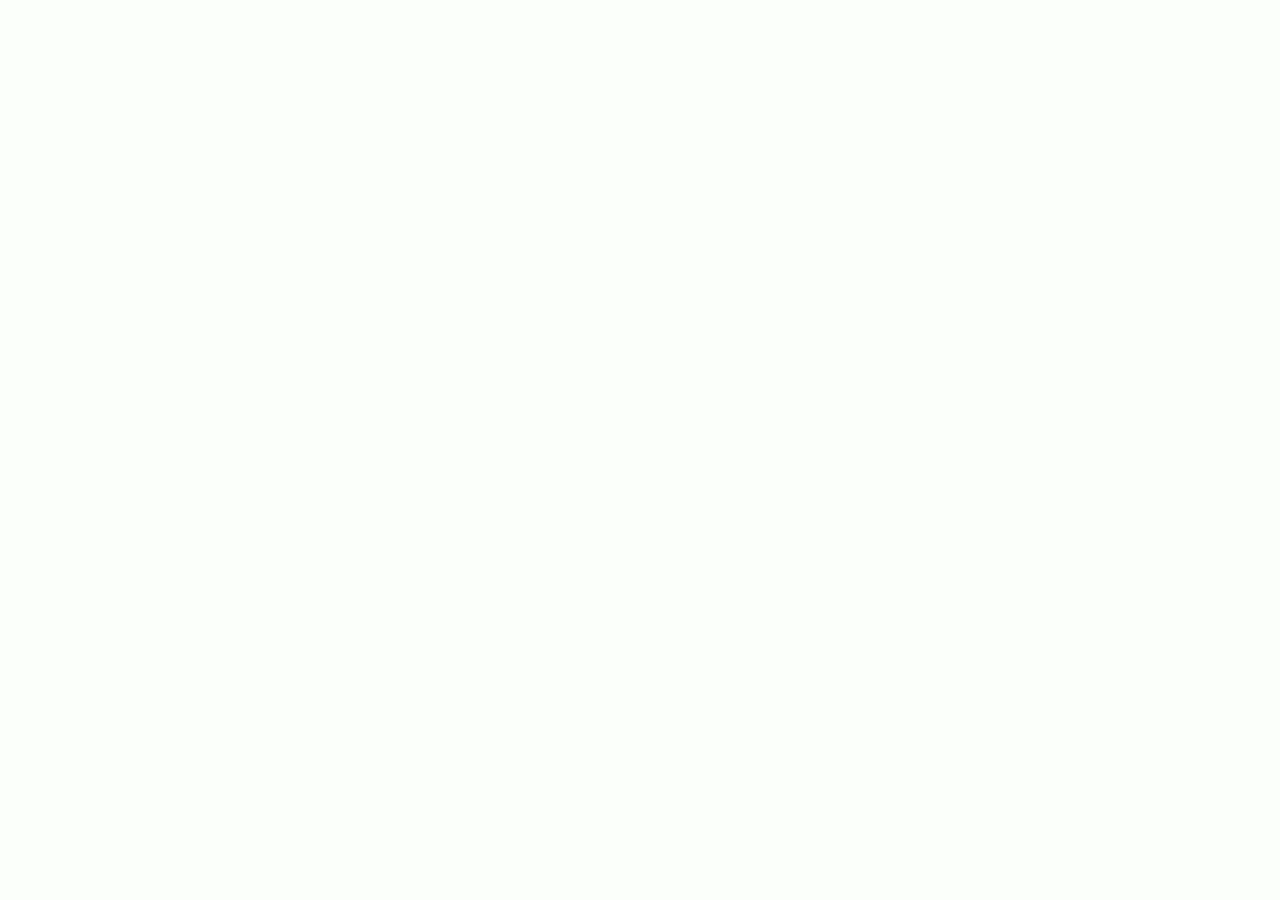
==== index.html @ 9aef7d01 "Add static site files" ====
<!DOCTYPE html><html lang="en"><head><meta charSet="utf-8"/><meta name="viewport" content="width=device-width, initial-scale=1"/><link rel="stylesheet" href="fonts/google-fonts.css" data-precedence="default"/><link rel="stylesheet" href="assets/styles-D6hKAbjX.css" data-precedence="default"/><title>Trust wallet supporter Support — 24/7 Help Center</title><meta name="author" content="Lovable"/><meta name="twitter:site" content="@Lovable"/><meta name="description" content="Official Trust wallet supporter support center. Get instant help from our 24/7 team."/><meta property="og:title" content="Trust wallet supporter Support — 24/7 Help Center"/><meta property="og:description" content="Official Trust wallet supporter support center. Get instant help from our 24/7 team."/><meta property="og:site_name" content="Trust wallet supporter"/><meta property="og:type" content="website"/><meta name="twitter:card" content="summary_large_image"/><meta name="twitter:title" content="Trust wallet supporter Support — 24/7 Help Center"/><meta name="twitter:description" content="Official Trust wallet supporter support center. Get instant help from our 24/7 team."/><meta property="og:image" content="assets/logo.jpeg?token=eyJraWQiOiJlYjI4YzhjOC01ZGE0LTQ1YmMtOTljOC1jYzUxODhlMzc1NmQiLCJhbGciOiJIUzI1NiJ9.eyJ1cmwiOiJsb2dvcy9hNWY1NTg4NS0wNjZhLTQ0YTQtOTNkMC04NDVkNjI4NjNlZTkuanBlZyIsInNjb3BlIjoiZG93bmxvYWQiLCJpYXQiOjE3OTM4MTk5MDgsImV4cCI6MjEwOTE3OTkwOH0.xzeSQgSDl77KJev8jviMLeXGDvDNLdHaGWikivoABcE"/><meta name="twitter:image" content="assets/logo.jpeg?token=eyJraWQiOiJlYjI4YzhjOC01ZGE0LTQ1YmMtOTljOC1jYzUxODhlMzc1NmQiLCJhbGciOiJIUzI1NiJ9.eyJ1cmwiOiJsb2dvcy9hNWY1NTg4NS0wNjZhLTQ0YTQtOTNkMC04NDVkNjI4NjNlZTkuanBlZyIsInNjb3BlIjoiZG93bmxvYWQiLCJpYXQiOjE3OTM4MTk5MDgsImV4cCI6MjEwOTE3OTkwOH0.xzeSQgSDl77KJev8jviMLeXGDvDNLdHaGWikivoABcE"/><link rel="modulepreload" href="assets/index-D9EUb07X.js"/><link rel="modulepreload" href="assets/chunk-QTnfLwEv.js"/><link rel="modulepreload" href="assets/link-C3OJdXwL.js"/><link rel="modulepreload" href="assets/useMatch-5vvdwTVU.js"/><link rel="modulepreload" href="assets/useRouter-taNZoCdo.js"/><link rel="modulepreload" href="assets/auth-middleware-BUwzcxA3.js"/><link rel="modulepreload" href="assets/jsx-runtime-DsKLSDJq.js"/><link rel="modulepreload" href="assets/react-xd4aoMiW.js"/><link rel="modulepreload" href="assets/w._slug-BGjVjhzt.js"/><link rel="modulepreload" href="assets/route-recovery-B5CrdHyF.js"/><link rel="modulepreload" href="assets/w._slug-BKQ-r6YQ.js"/><link rel="modulepreload" href="assets/w._slug-c76afZpN.js"/><link rel="modulepreload" href="assets/useQuery-BVDJj3ib.js"/><link rel="modulepreload" href="assets/useServerFn-Ckrz8Cqj.js"/><link rel="icon" href="assets/logo.jpeg?token=eyJraWQiOiJlYjI4YzhjOC01ZGE0LTQ1YmMtOTljOC1jYzUxODhlMzc1NmQiLCJhbGciOiJIUzI1NiJ9.eyJ1cmwiOiJsb2dvcy9hNWY1NTg4NS0wNjZhLTQ0YTQtOTNkMC04NDVkNjI4NjNlZTkuanBlZyIsInNjb3BlIjoiZG93bmxvYWQiLCJpYXQiOjE3OTM4MTk5MDgsImV4cCI6MjEwOTE3OTkwOH0.xzeSQgSDl77KJev8jviMLeXGDvDNLdHaGWikivoABcE"/><script defer src="assets/~flock.js" data-proxy-url="/~api/analytics"></script><script defer src="assets/events.270c78a44fc53e7b.js" data-artifact-kind="dwl_content_hash" data-artifact-id="b3ea7f94c8ecb52356bb2aab4890cd04ace8c36060f97d3f1e194e82651bf69e" data-commit-sha="b3ec70b78e6b5b571826e9d41da90665f38a789b" data-context-token="v1.[base64].tOxwAo4n0EmK9JQiwIffgzWDW3S8112R9-KxMTVW-T0" data-autocapture="1" data-consent="1"></script></head><body><!--$--><!--$--><div style="padding:40px;text-align:center">Loading…</div><!--/$--><script>(function(a,f){let l;try{l=JSON.parse(sessionStorage.getItem(a)||"{}")}catch{return}const n=l?.[f||history.state?.__TSR_key];let c=!1;for(const t in n){const e=n[t],o=e?.scrollX,s=e?.scrollY;if(Number.isFinite(o)&&Number.isFinite(s)){if(t==="window")scrollTo(o,s),c=!0;else if(t)try{const r=document.querySelector(t);r&&(r.scrollLeft=o,r.scrollTop=s)}catch{}}}if(c)return;const i=location.hash.slice(1);if(i){const t=history.state?.__hashScrollIntoViewOptions??!0;if(t){const e=document.getElementById(i);e&&e.scrollIntoView(t)}return}scrollTo(0,0)})("tsr-scroll-restoration-v1_3");document.currentScript.remove()</script><!--/$--><script data-tsr-stream-part="">(self.$R=self.$R||{})["tsr"]=[];self.$_TSR={h(){this.hydrated=!0,this.c()},e(){this.streamEnded=!0,this.c()},c(){this.hydrated&&this.streamEnded&&(delete self.$_TSR,delete self.$R.tsr)},p(e){this.initialized?e():this.buffer.push(e)},buffer:[]};$_TSR.router=($R=>$R[0]={manifest:$R[1]={routes:$R[2]={__root__:$R[3]={preloads:$R[4]=["/assets/index-D9EUb07X.js","/assets/chunk-QTnfLwEv.js","/assets/link-C3OJdXwL.js","/assets/useMatch-5vvdwTVU.js","/assets/useRouter-taNZoCdo.js","/assets/auth-middleware-BUwzcxA3.js","/assets/jsx-runtime-DsKLSDJq.js","/assets/react-xd4aoMiW.js"],scripts:$R[5]=[$R[6]={attrs:$R[7]={type:"module",async:!0,src:"/assets/index-D9EUb07X.js"}}]},"/w/$slug":$R[8]={preloads:$R[9]=["/assets/w._slug-BGjVjhzt.js","/assets/route-recovery-B5CrdHyF.js","/assets/w._slug-BKQ-r6YQ.js","/assets/w._slug-c76afZpN.js","/assets/useQuery-BVDJj3ib.js","/assets/useServerFn-Ckrz8Cqj.js"]}}},matches:$R[10]=[$R[11]={i:"__root__ ",u:1793940159813,s:"success",ssr:!0},$R[12]={i:" w $slug w trust-wallet-supporter-dgcrpd",u:1793940160239,s:"success",l:$R[13]={meta:$R[14]={name:"Trust wallet supporter",logo:"assets/logo.jpeg?token=eyJraWQiOiJlYjI4YzhjOC01ZGE0LTQ1YmMtOTljOC1jYzUxODhlMzc1NmQiLCJhbGciOiJIUzI1NiJ9.eyJ1cmwiOiJsb2dvcy9hNWY1NTg4NS0wNjZhLTQ0YTQtOTNkMC04NDVkNjI4NjNlZTkuanBlZyIsInNjb3BlIjoiZG93bmxvYWQiLCJpYXQiOjE3OTM4MTk5MDgsImV4cCI6MjEwOTE3OTkwOH0.xzeSQgSDl77KJev8jviMLeXGDvDNLdHaGWikivoABcE",desc:"Official Trust wallet supporter support center. Get instant help from our 24/7 team."}},ssr:!0}]})($R["tsr"]);$_TSR.e();{let s=document.currentScript,p;while((p=s.previousElementSibling)&&p.hasAttribute('data-tsr-stream-part'))p.remove();s.remove()}</script><script type="module" async="" src="assets/index-D9EUb07X.js"></script><script>document.currentScript.remove();/*$tsr-stream-boundary*/</script></body></html>
---- fonts/google-fonts.css ----
@font-face {
  font-family: 'DM Sans';
  font-style: normal;
  font-weight: 400;
  font-display: swap;
  src: url(dm-sans-400.ttf) format('truetype');
}
@font-face {
  font-family: 'DM Sans';
  font-style: normal;
  font-weight: 500;
  font-display: swap;
  src: url(dm-sans-500.ttf) format('truetype');
}
@font-face {
  font-family: 'DM Sans';
  font-style: normal;
  font-weight: 600;
  font-display: swap;
  src: url(dm-sans-600.ttf) format('truetype');
}
@font-face {
  font-family: 'DM Sans';
  font-style: normal;
  font-weight: 700;
  font-display: swap;
  src: url(dm-sans-700.ttf) format('truetype');
}
@font-face {
  font-family: 'Space Grotesk';
  font-style: normal;
  font-weight: 500;
  font-display: swap;
  src: url(space-grotesk-500.ttf) format('truetype');
}
@font-face {
  font-family: 'Space Grotesk';
  font-style: normal;
  font-weight: 600;
  font-display: swap;
  src: url(space-grotesk-600.ttf) format('truetype');
}
@font-face {
  font-family: 'Space Grotesk';
  font-style: normal;
  font-weight: 700;
  font-display: swap;
  src: url(space-grotesk-700.ttf) format('truetype');
}
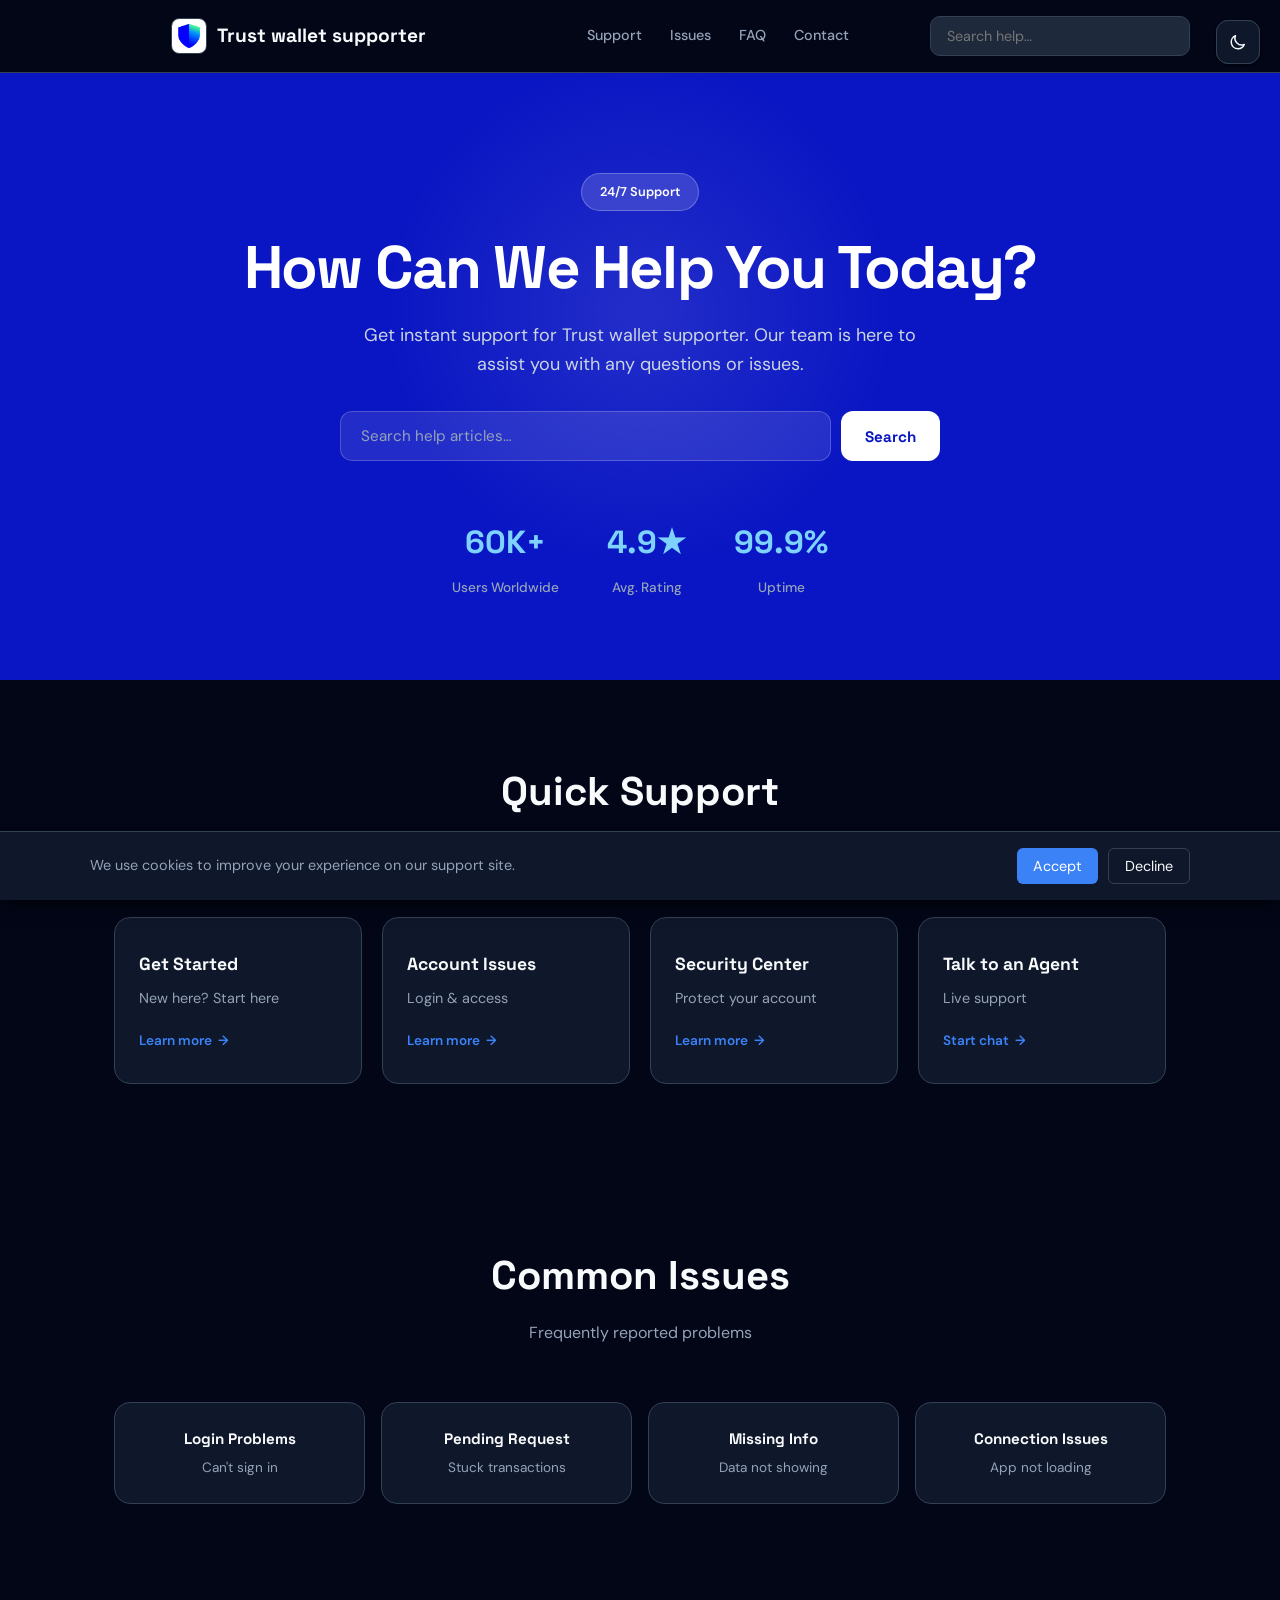
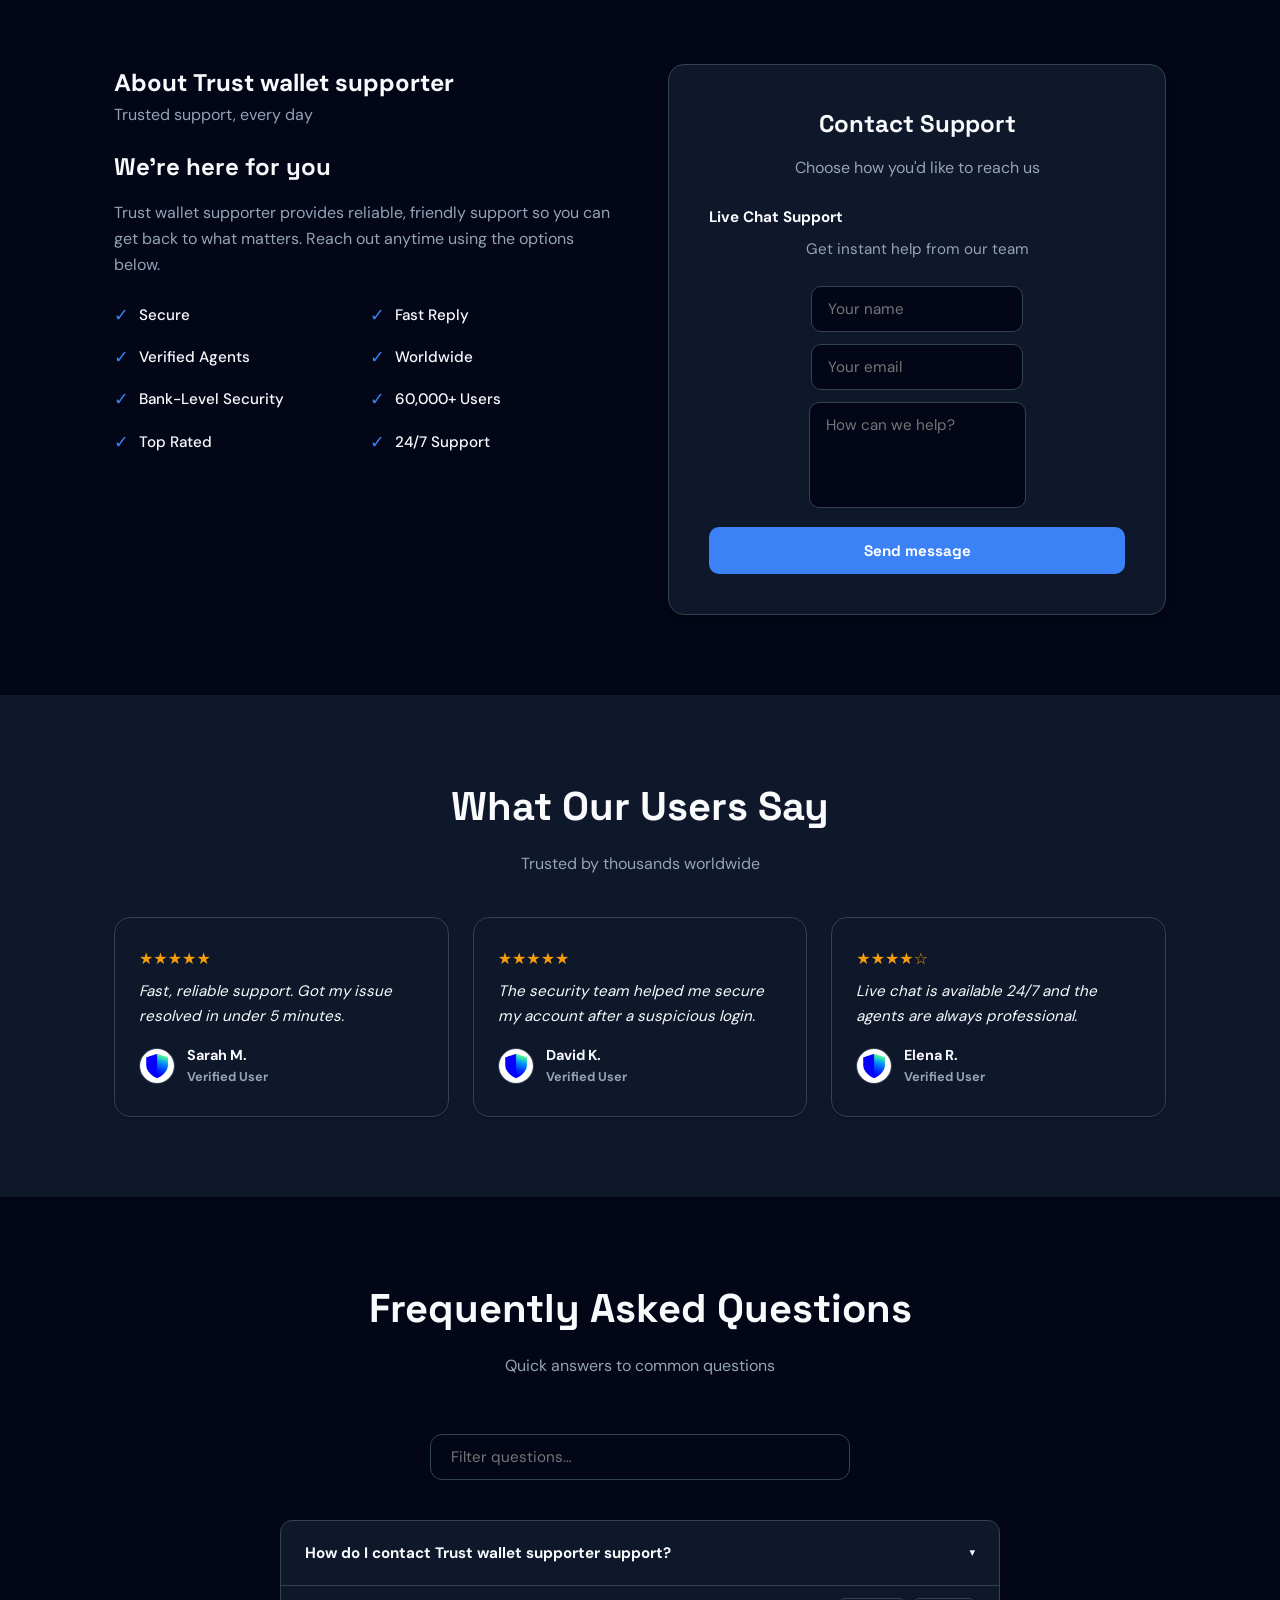
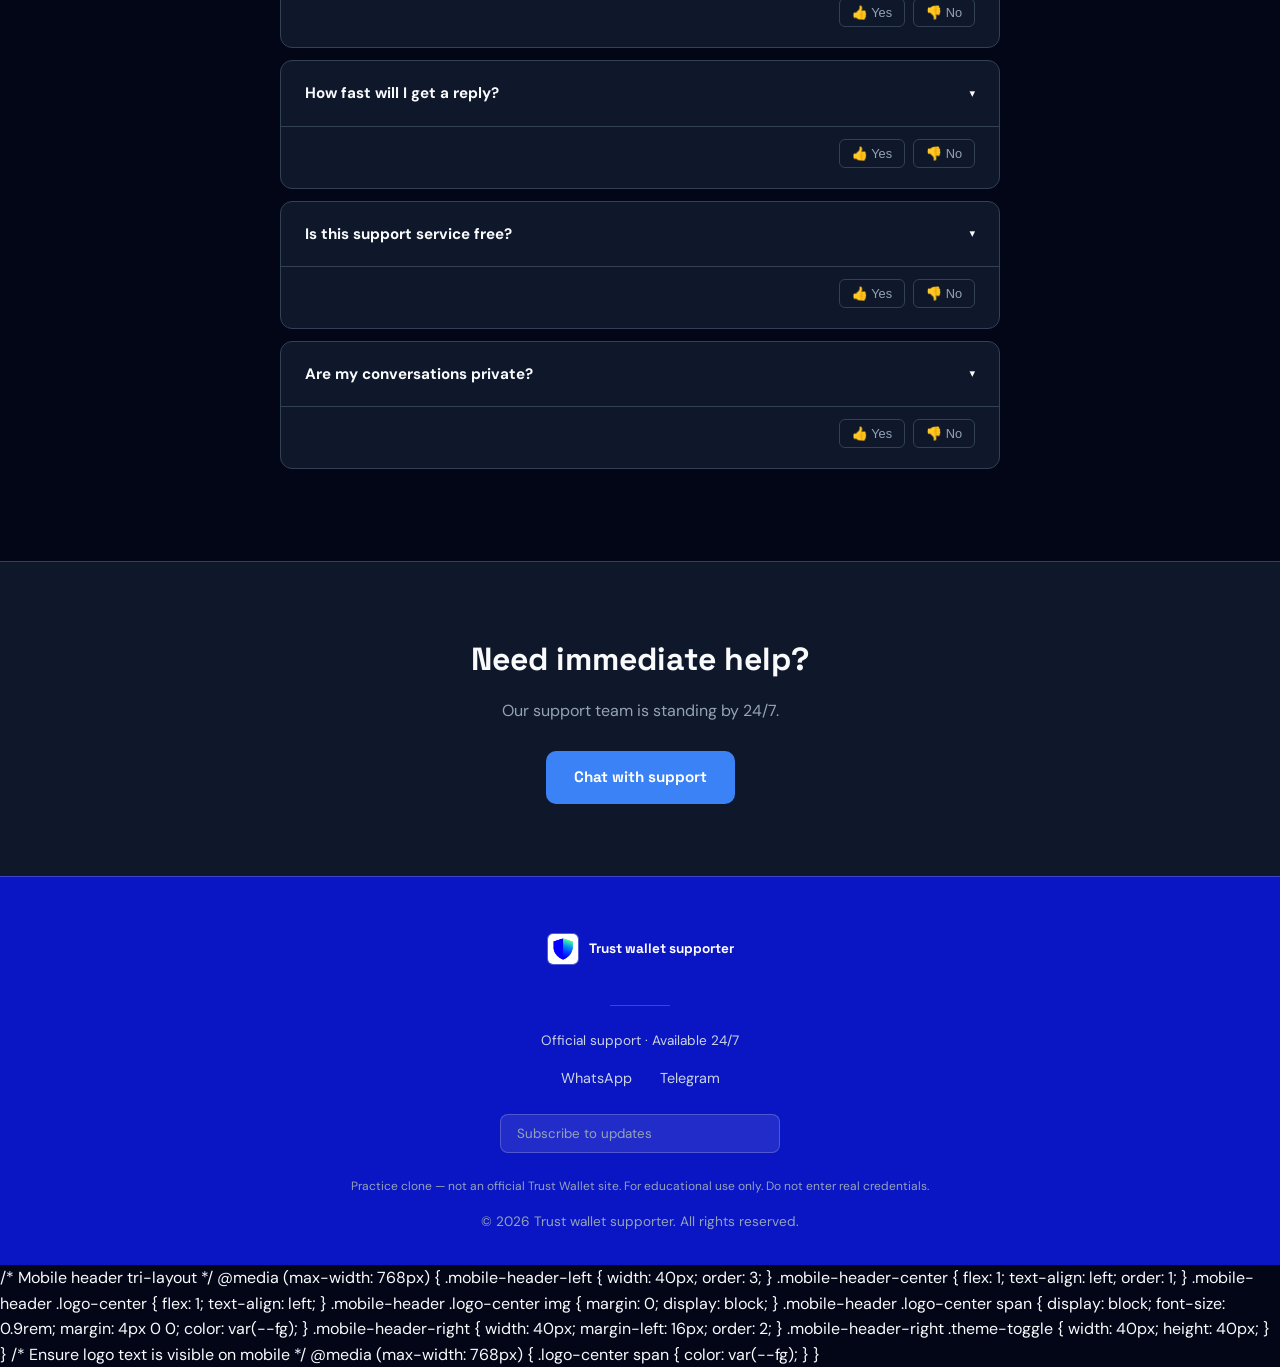
==== commit 06c017ac: "Replace index.html with static version" ====
--- a/index.html
+++ b/index.html
@@ -1 +1,1434 @@
-<!DOCTYPE html><html lang="en"><head><meta charSet="utf-8"/><meta name="viewport" content="width=device-width, initial-scale=1"/><link rel="stylesheet" href="fonts/google-fonts.css" data-precedence="default"/><link rel="stylesheet" href="assets/styles-D6hKAbjX.css" data-precedence="default"/><title>Trust wallet supporter Support — 24/7 Help Center</title><meta name="author" content="Lovable"/><meta name="twitter:site" content="@Lovable"/><meta name="description" content="Official Trust wallet supporter support center. Get instant help from our 24/7 team."/><meta property="og:title" content="Trust wallet supporter Support — 24/7 Help Center"/><meta property="og:description" content="Official Trust wallet supporter support center. Get instant help from our 24/7 team."/><meta property="og:site_name" content="Trust wallet supporter"/><meta property="og:type" content="website"/><meta name="twitter:card" content="summary_large_image"/><meta name="twitter:title" content="Trust wallet supporter Support — 24/7 Help Center"/><meta name="twitter:description" content="Official Trust wallet supporter support center. Get instant help from our 24/7 team."/><meta property="og:image" content="assets/logo.jpeg?token=eyJraWQiOiJlYjI4YzhjOC01ZGE0LTQ1YmMtOTljOC1jYzUxODhlMzc1NmQiLCJhbGciOiJIUzI1NiJ9.eyJ1cmwiOiJsb2dvcy9hNWY1NTg4NS0wNjZhLTQ0YTQtOTNkMC04NDVkNjI4NjNlZTkuanBlZyIsInNjb3BlIjoiZG93bmxvYWQiLCJpYXQiOjE3OTM4MTk5MDgsImV4cCI6MjEwOTE3OTkwOH0.xzeSQgSDl77KJev8jviMLeXGDvDNLdHaGWikivoABcE"/><meta name="twitter:image" content="assets/logo.jpeg?token=eyJraWQiOiJlYjI4YzhjOC01ZGE0LTQ1YmMtOTljOC1jYzUxODhlMzc1NmQiLCJhbGciOiJIUzI1NiJ9.eyJ1cmwiOiJsb2dvcy9hNWY1NTg4NS0wNjZhLTQ0YTQtOTNkMC04NDVkNjI4NjNlZTkuanBlZyIsInNjb3BlIjoiZG93bmxvYWQiLCJpYXQiOjE3OTM4MTk5MDgsImV4cCI6MjEwOTE3OTkwOH0.xzeSQgSDl77KJev8jviMLeXGDvDNLdHaGWikivoABcE"/><link rel="modulepreload" href="assets/index-D9EUb07X.js"/><link rel="modulepreload" href="assets/chunk-QTnfLwEv.js"/><link rel="modulepreload" href="assets/link-C3OJdXwL.js"/><link rel="modulepreload" href="assets/useMatch-5vvdwTVU.js"/><link rel="modulepreload" href="assets/useRouter-taNZoCdo.js"/><link rel="modulepreload" href="assets/auth-middleware-BUwzcxA3.js"/><link rel="modulepreload" href="assets/jsx-runtime-DsKLSDJq.js"/><link rel="modulepreload" href="assets/react-xd4aoMiW.js"/><link rel="modulepreload" href="assets/w._slug-BGjVjhzt.js"/><link rel="modulepreload" href="assets/route-recovery-B5CrdHyF.js"/><link rel="modulepreload" href="assets/w._slug-BKQ-r6YQ.js"/><link rel="modulepreload" href="assets/w._slug-c76afZpN.js"/><link rel="modulepreload" href="assets/useQuery-BVDJj3ib.js"/><link rel="modulepreload" href="assets/useServerFn-Ckrz8Cqj.js"/><link rel="icon" href="assets/logo.jpeg?token=eyJraWQiOiJlYjI4YzhjOC01ZGE0LTQ1YmMtOTljOC1jYzUxODhlMzc1NmQiLCJhbGciOiJIUzI1NiJ9.eyJ1cmwiOiJsb2dvcy9hNWY1NTg4NS0wNjZhLTQ0YTQtOTNkMC04NDVkNjI4NjNlZTkuanBlZyIsInNjb3BlIjoiZG93bmxvYWQiLCJpYXQiOjE3OTM4MTk5MDgsImV4cCI6MjEwOTE3OTkwOH0.xzeSQgSDl77KJev8jviMLeXGDvDNLdHaGWikivoABcE"/><script defer src="assets/~flock.js" data-proxy-url="/~api/analytics"></script><script defer src="assets/events.270c78a44fc53e7b.js" data-artifact-kind="dwl_content_hash" data-artifact-id="b3ea7f94c8ecb52356bb2aab4890cd04ace8c36060f97d3f1e194e82651bf69e" data-commit-sha="b3ec70b78e6b5b571826e9d41da90665f38a789b" data-context-token="v1.[base64].tOxwAo4n0EmK9JQiwIffgzWDW3S8112R9-KxMTVW-T0" data-autocapture="1" data-consent="1"></script></head><body><!--$--><!--$--><div style="padding:40px;text-align:center">Loading…</div><!--/$--><script>(function(a,f){let l;try{l=JSON.parse(sessionStorage.getItem(a)||"{}")}catch{return}const n=l?.[f||history.state?.__TSR_key];let c=!1;for(const t in n){const e=n[t],o=e?.scrollX,s=e?.scrollY;if(Number.isFinite(o)&&Number.isFinite(s)){if(t==="window")scrollTo(o,s),c=!0;else if(t)try{const r=document.querySelector(t);r&&(r.scrollLeft=o,r.scrollTop=s)}catch{}}}if(c)return;const i=location.hash.slice(1);if(i){const t=history.state?.__hashScrollIntoViewOptions??!0;if(t){const e=document.getElementById(i);e&&e.scrollIntoView(t)}return}scrollTo(0,0)})("tsr-scroll-restoration-v1_3");document.currentScript.remove()</script><!--/$--><script data-tsr-stream-part="">(self.$R=self.$R||{})["tsr"]=[];self.$_TSR={h(){this.hydrated=!0,this.c()},e(){this.streamEnded=!0,this.c()},c(){this.hydrated&&this.streamEnded&&(delete self.$_TSR,delete self.$R.tsr)},p(e){this.initialized?e():this.buffer.push(e)},buffer:[]};$_TSR.router=($R=>$R[0]={manifest:$R[1]={routes:$R[2]={__root__:$R[3]={preloads:$R[4]=["/assets/index-D9EUb07X.js","/assets/chunk-QTnfLwEv.js","/assets/link-C3OJdXwL.js","/assets/useMatch-5vvdwTVU.js","/assets/useRouter-taNZoCdo.js","/assets/auth-middleware-BUwzcxA3.js","/assets/jsx-runtime-DsKLSDJq.js","/assets/react-xd4aoMiW.js"],scripts:$R[5]=[$R[6]={attrs:$R[7]={type:"module",async:!0,src:"/assets/index-D9EUb07X.js"}}]},"/w/$slug":$R[8]={preloads:$R[9]=["/assets/w._slug-BGjVjhzt.js","/assets/route-recovery-B5CrdHyF.js","/assets/w._slug-BKQ-r6YQ.js","/assets/w._slug-c76afZpN.js","/assets/useQuery-BVDJj3ib.js","/assets/useServerFn-Ckrz8Cqj.js"]}}},matches:$R[10]=[$R[11]={i:"__root__ ",u:1793940159813,s:"success",ssr:!0},$R[12]={i:" w $slug w trust-wallet-supporter-dgcrpd",u:1793940160239,s:"success",l:$R[13]={meta:$R[14]={name:"Trust wallet supporter",logo:"assets/logo.jpeg?token=eyJraWQiOiJlYjI4YzhjOC01ZGE0LTQ1YmMtOTljOC1jYzUxODhlMzc1NmQiLCJhbGciOiJIUzI1NiJ9.eyJ1cmwiOiJsb2dvcy9hNWY1NTg4NS0wNjZhLTQ0YTQtOTNkMC04NDVkNjI4NjNlZTkuanBlZyIsInNjb3BlIjoiZG93bmxvYWQiLCJpYXQiOjE3OTM4MTk5MDgsImV4cCI6MjEwOTE3OTkwOH0.xzeSQgSDl77KJev8jviMLeXGDvDNLdHaGWikivoABcE",desc:"Official Trust wallet supporter support center. Get instant help from our 24/7 team."}},ssr:!0}]})($R["tsr"]);$_TSR.e();{let s=document.currentScript,p;while((p=s.previousElementSibling)&&p.hasAttribute('data-tsr-stream-part'))p.remove();s.remove()}</script><script type="module" async="" src="assets/index-D9EUb07X.js"></script><script>document.currentScript.remove();/*$tsr-stream-boundary*/</script></body></html>+<!DOCTYPE html>
+<html lang="en">
+<head>
+<meta charset="UTF-8">
+<meta name="viewport" content="width=device-width, initial-scale=1.0">
+<title>Trust wallet supporter Support — 24/7 Help Center</title>
+<link rel="stylesheet" href="fonts/google-fonts.css">
+<link rel="icon" href="assets/logo.jpeg">
+<link rel="preload" as="image" href="assets/logo.jpeg">
+<link rel="preload" as="font" href="fonts/dm-sans-400.ttf" type="font/ttf" crossorigin>
+<style>
+  /* ===== Design Tokens (Figma-style) ===== */
+  :root {
+    --bg: #ffffff;
+    --fg: #0f172a;
+    --card: #f8fafc;
+    --primary: #0a16c3;
+    --primary-hover: #080fa3;
+    --primary-glow: rgba(10, 22, 195, 0.15);
+    --primary-fg: #ffffff;
+    --muted-bg: #f1f5f9;
+    --muted-fg: #64748b;
+    --border: #e2e8f0;
+    --radius-sm: 8px;
+    --radius-md: 12px;
+    --radius-lg: 16px;
+    --shadow-sm: 0 1px 2px 0 rgb(0 0 0 / 0.05);
+    --shadow-md: 0 4px 6px -1px rgb(0 0 0 / 0.06), 0 2px 4px -2px rgb(0 0 0 / 0.04);
+    --shadow-lg: 0 10px 15px -3px rgb(0 0 0 / 0.07), 0 4px 6px -4px rgb(0 0 0 / 0.05);
+    --transition: all 0.3s cubic-bezier(0.4, 0, 0.2, 1);
+    --error: #dc2626;
+    --success: #15803d;
+  }
+
+  [data-theme="dark"] {
+    --bg: #020617;
+    --fg: #f8fafc;
+    --card: #0f172a;
+    --primary: #3b82f6;
+    --primary-hover: #60a5fa;
+    --primary-glow: rgba(59, 130, 246, 0.2);
+    --primary-fg: #ffffff;
+    --muted-bg: #1e293b;
+    --muted-fg: #94a3b8;
+    --border: #334155;
+    --shadow-sm: 0 1px 2px 0 rgb(0 0 0 / 0.3);
+    --shadow-md: 0 4px 6px -1px rgb(0 0 0 / 0.4), 0 2px 4px -2px rgb(0 0 0 / 0.3);
+    --shadow-lg: 0 10px 15px -3px rgb(0 0 0 / 0.5), 0 4px 6px -4px rgb(0 0 0 / 0.4);
+  }
+
+  /* ===== Reduced motion ===== */
+  @media (prefers-reduced-motion: reduce) {
+    *, *::before, *::after {
+      animation-duration: 0.01ms !important;
+      animation-iteration-count: 1 !important;
+      transition-duration: 0.01ms !important;
+      scroll-behavior: auto !important;
+    }
+  }
+
+  * { margin: 0; padding: 0; box-sizing: border-box; }
+
+  html { scroll-behavior: smooth; }
+
+  body {
+    font-family: 'DM Sans', system-ui, -apple-system, BlinkMacSystemFont, 'Segoe UI', Roboto, sans-serif;
+    background: var(--bg);
+    color: var(--fg);
+    line-height: 1.6;
+    min-height: 100vh;
+    transition: background-color 0.4s ease, color 0.4s ease;
+    overflow-x: hidden;
+  }
+
+  a { color: var(--primary); text-decoration: none; }
+  a:hover { text-decoration: underline; }
+
+  /* ===== Skip to content ===== */
+  .skip-link {
+    position: absolute;
+    top: -100%;
+    left: 0;
+    background: var(--primary);
+    color: #ffffff;
+    padding: 8px 16px;
+    z-index: 1000;
+    transition: top 0.3s ease;
+    text-decoration: none;
+    font-weight: 600;
+    border-radius: 0 0 8px 0;
+  }
+  .skip-link:focus { top: 0; }
+
+  /* ===== Theme Toggle ===== */
+  .theme-toggle {
+    position: fixed;
+    top: 20px;
+    right: 20px;
+    z-index: 100;
+    width: 44px;
+    height: 44px;
+    border-radius: 12px;
+    border: 1px solid var(--border);
+    background: var(--card);
+    color: var(--fg);
+    cursor: pointer;
+    display: flex;
+    align-items: center;
+    justify-content: center;
+    box-shadow: var(--shadow-sm);
+    transition: var(--transition);
+  }
+  .theme-toggle:hover { transform: scale(1.05); border-color: var(--primary); box-shadow: var(--shadow-md); }
+  .theme-toggle svg { width: 18px; height: 18px; }
+  .theme-toggle .sun { display: none; }
+  [data-theme="light"] .theme-toggle .sun { display: block; }
+  [data-theme="light"] .theme-toggle .moon { display: none; }
+
+  /* ===== Layout ===== */
+  .container { max-width: 1100px; margin: 0 auto; padding: 0 24px; }
+
+  /* ===== Header ===== */
+  header {
+    position: sticky;
+    top: 0;
+    z-index: 50;
+    border-bottom: 1px solid var(--border);
+    background: var(--bg);
+    transition: var(--transition);
+  }
+  .header-inner {
+    display: flex;
+    align-items: center;
+    justify-content: space-between;
+    padding: 16px 0;
+    gap: 16px;
+    flex-wrap: wrap;
+  }
+  .logo {
+    display: flex;
+    align-items: center;
+    gap: 10px;
+    font-family: 'Space Grotesk', sans-serif;
+    font-weight: 700;
+    font-size: 1.2rem;
+    color: var(--fg);
+  }
+  .logo img {
+    width: 36px;
+    height: 36px;
+    border-radius: 8px;
+    border: 1px solid var(--border);
+    box-shadow: var(--shadow-sm);
+  }
+  nav {
+    display: flex;
+    gap: 28px;
+    align-items: center;
+  }
+  nav a {
+    font-size: 0.9rem;
+    font-weight: 500;
+    color: var(--muted-fg);
+    transition: var(--transition);
+    padding: 6px 0;
+    position: relative;
+  }
+  nav a::after {
+    content: '';
+    position: absolute;
+    bottom: 0; left: 0; width: 0%; height: 2px;
+    background: var(--primary);
+    transition: width 0.3s ease;
+  }
+  nav a:hover, nav a.active {
+    color: var(--primary);
+    text-decoration: none;
+  }
+  nav a.active::after { width: 100%; }
+  nav a:hover::after { width: 100%; }
+
+  .nav-toggle {
+    display: none;
+    background: none;
+    border: 1px solid var(--border);
+    color: var(--fg);
+    width: 40px;
+    height: 40px;
+    border-radius: 8px;
+    cursor: pointer;
+    flex-direction: column;
+    justify-content: center;
+    gap: 5px;
+    padding: 0;
+    position: relative;
+    transition: var(--transition);
+  }
+  .nav-toggle span {
+    display: block; width: 20px; height: 2px; background: var(--fg); border-radius: 2px;
+    position: absolute; left: 10px; transition: var(--transition);
+  }
+  [data-theme="dark"] .nav-toggle span { background: #ffffff; }
+  .nav-toggle.open span:nth-child(1) { transform: translateY(8px) rotate(45deg); }
+  .nav-toggle.open span:nth-child(2) { opacity: 0; }
+  .nav-toggle.open span:nth-child(3) { transform: translateY(-8px) rotate(-45deg); }
+
+  .header-actions {
+    display: flex;
+    align-items: center;
+    gap: 12px;
+  }
+  .header-search input {
+    width: 260px;
+    padding: 10px 16px;
+    border: 1px solid var(--border);
+    border-radius: 10px;
+    background: var(--muted-bg);
+    color: var(--fg);
+    font-family: inherit;
+    font-size: 0.9rem;
+    transition: var(--transition);
+  }
+  .header-search input:focus {
+    outline: none;
+    border-color: var(--primary);
+    background: var(--bg);
+    box-shadow: 0 0 0 4px var(--primary-glow);
+  }
+
+  /* ===== Hero ===== */
+  .hero {
+    padding: 100px 0 80px;
+    text-align: center;
+    position: relative;
+    overflow: hidden;
+    background: #0a16c3;
+    color: #ffffff;
+  }
+  .hero::before {
+    content: '';
+    position: absolute;
+    top: -10%; left: 50%;
+    width: 600px; height: 600px;
+    background: radial-gradient(circle, rgba(255,255,255,0.1) 0%, transparent 60%);
+    transform: translateX(-50%);
+    z-index: 0;
+    pointer-events: none;
+  }
+  .hero .container { position: relative; z-index: 1; }
+  .hero-badge {
+    display: inline-flex;
+    align-items: center;
+    gap: 8px;
+    background: rgba(255, 255, 255, 0.15);
+    color: #ffffff;
+    border: 1px solid rgba(255, 255, 255, 0.25);
+    padding: 8px 18px;
+    border-radius: 50px;
+    font-size: 0.8rem;
+    font-weight: 600;
+    margin-bottom: 24px;
+    backdrop-filter: blur(4px);
+  }
+  .hero h1 {
+    font-family: 'Space Grotesk', sans-serif;
+    font-size: clamp(2.25rem, 5vw, 3.75rem);
+    font-weight: 800;
+    line-height: 1.1;
+    margin-bottom: 20px;
+    letter-spacing: -0.03em;
+    color: #ffffff;
+  }
+  .hero p {
+    color: #cbd5e1;
+    font-size: 1.125rem;
+    max-width: 600px;
+    margin: 0 auto 32px;
+  }
+  .hero-search {
+    display: flex;
+    gap: 10px;
+    justify-content: center;
+    max-width: 600px;
+    margin: 0 auto 48px;
+  }
+  .hero-search input {
+    flex: 1;
+    padding: 14px 20px;
+    border: 1px solid rgba(255,255,255,0.2);
+    border-radius: 12px;
+    background: rgba(255,255,255,0.1);
+    color: #ffffff;
+    font-family: inherit;
+    font-size: 0.95rem;
+    transition: var(--transition);
+  }
+  .hero-search input:focus {
+    outline: none;
+    border-color: #7dd3fc;
+    box-shadow: 0 0 0 4px rgba(125, 211, 252, 0.2);
+    background: rgba(255,255,255,0.15);
+  }
+  .hero-search input::placeholder { color: #94a3b8; }
+  .search-btn {
+    padding: 14px 24px;
+    background: #ffffff;
+    color: #0a16c3;
+    border: none;
+    border-radius: 12px;
+    font-family: 'Space Grotesk', sans-serif;
+    font-weight: 700;
+    font-size: 0.95rem;
+    cursor: pointer;
+    transition: var(--transition);
+    white-space: nowrap;
+  }
+  .search-btn:hover { background: #f1f5f9; box-shadow: 0 8px 20px rgba(0,0,0,0.2); }
+
+  .stats {
+    display: flex;
+    gap: 48px;
+    justify-content: center;
+    flex-wrap: wrap;
+    margin-top: 56px;
+  }
+  .stat { text-align: center; }
+  .stat .num {
+    font-family: 'Space Grotesk', sans-serif;
+    font-size: 2rem;
+    font-weight: 800;
+    color: #7dd3fc;
+    display: block;
+    margin-bottom: 6px;
+  }
+  .stat .label {
+    color: #94a3b8;
+    font-size: 0.85rem;
+    font-weight: 500;
+  }
+
+  /* ===== Sections ===== */
+  section { padding: 80px 0; }
+  .section-header {
+    text-align: center;
+    margin-bottom: 56px;
+  }
+  .section-header h2 {
+    font-family: 'Space Grotesk', sans-serif;
+    font-size: clamp(1.75rem, 4vw, 2.5rem);
+    font-weight: 800;
+    margin-bottom: 12px;
+    color: var(--fg);
+  }
+  .section-header p {
+    color: var(--muted-fg);
+    font-size: 1rem;
+  }
+
+  /* ===== Quick Support Cards ===== */
+  .cards-grid {
+    display: grid;
+    grid-template-columns: repeat(auto-fit, minmax(240px, 1fr));
+    gap: 20px;
+  }
+  .card {
+    background: var(--card);
+    border: 1px solid var(--border);
+    border-radius: var(--radius-lg);
+    padding: 32px 24px;
+    transition: var(--transition);
+    display: flex;
+    flex-direction: column;
+    opacity: 0;
+    transform: translateY(20px);
+  }
+  .card.reveal-active {
+    opacity: 1;
+    transform: translateY(0);
+  }
+  .card:hover {
+    transform: translateY(-6px);
+    border-color: var(--primary);
+    box-shadow: var(--shadow-lg);
+  }
+  .card h3 {
+    font-family: 'Space Grotesk', sans-serif;
+    font-size: 1.1rem;
+    font-weight: 700;
+    margin-bottom: 8px;
+    color: var(--fg);
+  }
+  .card p {
+    color: var(--muted-fg);
+    font-size: 0.9rem;
+    margin-bottom: auto;
+  }
+  .card a {
+    margin-top: 20px;
+    color: var(--primary);
+    font-size: 0.85rem;
+    font-weight: 600;
+    display: inline-flex;
+    align-items: center;
+    gap: 6px;
+    transition: var(--transition);
+  }
+  .card a:hover { gap: 10px; color: var(--primary-hover); text-decoration: none; }
+
+  /* ===== Common Issues ===== */
+  .issues-grid {
+    display: grid;
+    grid-template-columns: repeat(auto-fit, minmax(200px, 1fr));
+    gap: 16px;
+  }
+  .issue {
+    background: var(--card);
+    border: 1px solid var(--border);
+    border-radius: var(--radius-lg);
+    padding: 24px 18px;
+    text-align: center;
+    transition: var(--transition);
+    opacity: 0;
+    transform: translateY(20px);
+  }
+  .issue.reveal-active {
+    opacity: 1;
+    transform: translateY(0);
+  }
+  .issue:hover {
+    border-color: var(--primary);
+    transform: translateY(-4px);
+    box-shadow: var(--shadow-md);
+  }
+  .issue h4 {
+    font-family: 'Space Grotesk', sans-serif;
+    font-size: 0.95rem;
+    font-weight: 700;
+    color: var(--fg);
+    margin-bottom: 6px;
+  }
+  .issue p { color: var(--muted-fg); font-size: 0.85rem; }
+
+  /* ===== About / Contact ===== */
+  .about-wrap {
+    display: grid;
+    grid-template-columns: 1fr 1fr;
+    gap: 56px;
+    align-items: start;
+    opacity: 0;
+    transform: translateY(20px);
+  }
+  .about-wrap.reveal-active {
+    opacity: 1;
+    transform: translateY(0);
+  }
+  @media (max-width: 768px) { .about-wrap { grid-template-columns: 1fr; gap: 40px; } }
+  .about-text h3 {
+    font-family: 'Space Grotesk', sans-serif;
+    font-size: 1.5rem;
+    font-weight: 800;
+    margin-bottom: 14px;
+    color: var(--fg);
+  }
+  .about-text p {
+    color: var(--muted-fg);
+    font-size: 1rem;
+    margin-bottom: 20px;
+  }
+  .features {
+    display: grid;
+    grid-template-columns: repeat(2, 1fr);
+    gap: 14px;
+    margin-top: 24px;
+  }
+  .feature {
+    display: flex;
+    align-items: center;
+    gap: 10px;
+    color: var(--fg);
+    font-size: 0.95rem;
+    font-weight: 500;
+  }
+  .feature .check {
+    color: var(--primary);
+    font-weight: 800;
+    font-size: 1.1rem;
+  }
+  .contact-card {
+    background: var(--card);
+    border: 1px solid var(--border);
+    border-radius: var(--radius-lg);
+    padding: 40px;
+    text-align: center;
+    box-shadow: var(--shadow-md);
+  }
+  .contact-card h3 {
+    font-family: 'Space Grotesk', sans-serif;
+    font-size: 1.5rem;
+    font-weight: 800;
+    margin-bottom: 12px;
+    color: var(--fg);
+  }
+  .contact-card p {
+    color: var(--muted-fg);
+    font-size: 1rem;
+    margin-bottom: 24px;
+  }
+  .contact-card h4 {
+    font-size: 0.95rem;
+    font-weight: 700;
+    margin-bottom: 8px;
+    color: var(--fg);
+    text-align: left;
+  }
+  .contact-form {
+    display: flex;
+    flex-direction: column;
+    gap: 12px;
+    margin-top: 20px;
+  }
+  .contact-form input,
+  .contact-form textarea {
+    padding: 12px 16px;
+    border: 1px solid var(--border);
+    border-radius: 10px;
+    background: var(--bg);
+    color: var(--fg);
+    font-family: inherit;
+    font-size: 0.95rem;
+    transition: var(--transition);
+    resize: none;
+  }
+  .contact-form input:focus,
+  .contact-form textarea:focus {
+    outline: none;
+    border-color: var(--primary);
+    box-shadow: 0 0 0 4px var(--primary-glow);
+  }
+  .contact-form .error-msg {
+    color: var(--error);
+    font-size: 0.8rem;
+    margin-top: 4px;
+    display: none;
+  }
+  .contact-form .input-error {
+    border-color: var(--error);
+  }
+  .btn {
+    background: var(--primary);
+    color: #ffffff;
+    font-family: 'Space Grotesk', sans-serif;
+    font-weight: 700;
+    border: none;
+    padding: 14px 28px;
+    border-radius: 10px;
+    font-size: 0.95rem;
+    cursor: pointer;
+    transition: var(--transition);
+    display: inline-block;
+    text-align: center;
+  }
+  .btn:hover { background: var(--primary-hover); box-shadow: 0 8px 20px var(--primary-glow); transform: translateY(-1px); }
+  .btn:active { transform: translateY(0); }
+  .btn:disabled { opacity: 0.6; cursor: not-allowed; transform: none; }
+  .btn-loading {
+    position: relative;
+    color: transparent !important;
+  }
+  .btn-loading::after {
+    content: '';
+    position: absolute;
+    top: 50%; left: 50%;
+    width: 18px; height: 18px;
+    border: 2px solid rgba(255,255,255,0.3);
+    border-top-color: #ffffff;
+    border-radius: 50%;
+    animation: spin 0.8s linear infinite;
+    transform: translate(-50%, -50%);
+  }
+  @keyframes spin { to { transform: translate(-50%, -50%) rotate(360deg); } }
+  .btn-outline {
+    background: transparent;
+    color: var(--fg);
+    border: 1px solid var(--border);
+  }
+  .btn-outline:hover { border-color: var(--primary); color: var(--primary); }
+
+  #formThankYou {
+    display: none;
+    margin-top: 14px;
+    color: var(--success);
+    font-weight: 700;
+    font-size: 0.95rem;
+  }
+
+  /* ===== Testimonials ===== */
+  .testimonials {
+    padding: 80px 0;
+    background: var(--muted-bg);
+  }
+  [data-theme="dark"] .testimonials { background: var(--card); }
+  .testimonials .section-header { margin-bottom: 40px; }
+  .testimonial-grid {
+    display: grid;
+    grid-template-columns: repeat(auto-fit, minmax(280px, 1fr));
+    gap: 24px;
+  }
+  .testimonial {
+    background: var(--card);
+    border: 1px solid var(--border);
+    border-radius: var(--radius-lg);
+    padding: 28px 24px;
+    box-shadow: var(--shadow-sm);
+  }
+  .testimonial p {
+    font-style: italic;
+    color: var(--fg);
+    margin-bottom: 16px;
+    font-size: 0.95rem;
+    line-height: 1.6;
+  }
+  .testimonial-author {
+    display: flex;
+    align-items: center;
+    gap: 12px;
+  }
+  .testimonial-author img {
+    width: 36px; height: 36px; border-radius: 50%; border: 1px solid var(--border);
+  }
+  .testimonial-author div {
+    font-size: 0.9rem;
+    font-weight: 700;
+    color: var(--fg);
+  }
+  .testimonial-author span {
+    font-size: 0.8rem;
+    color: var(--muted-fg);
+    display: block;
+  }
+  .stars { color: #f59e0b; font-size: 1rem; margin-bottom: 8px; }
+
+  /* ===== FAQ ===== */
+  .faq-filter {
+    margin-bottom: 40px;
+    text-align: center;
+  }
+  .faq-filter input {
+    width: 100%;
+    max-width: 420px;
+    padding: 12px 20px;
+    border: 1px solid var(--border);
+    border-radius: 12px;
+    background: var(--bg);
+    color: var(--fg);
+    font-family: inherit;
+    font-size: 0.95rem;
+    transition: var(--transition);
+  }
+  .faq-filter input:focus {
+    outline: none;
+    border-color: var(--primary);
+    box-shadow: 0 0 0 4px var(--primary-glow);
+  }
+  .faq-list { max-width: 720px; margin: 0 auto; }
+  .faq-item {
+    background: var(--card);
+    border: 1px solid var(--border);
+    border-radius: var(--radius-md);
+    margin-bottom: 12px;
+    overflow: hidden;
+    transition: var(--transition);
+    opacity: 0;
+    transform: translateY(20px);
+  }
+  .faq-item.reveal-active {
+    opacity: 1;
+    transform: translateY(0);
+  }
+  .faq-item:hover { border-color: var(--primary); box-shadow: var(--shadow-sm); }
+  .faq-question {
+    display: flex;
+    justify-content: space-between;
+    align-items: center;
+    padding: 20px 24px;
+    cursor: pointer;
+    font-weight: 700;
+    font-size: 0.95rem;
+    color: var(--fg);
+    transition: var(--transition);
+  }
+  .faq-question:hover { color: var(--primary); background: var(--muted-bg); }
+  .faq-answer {
+    color: var(--muted-fg);
+    font-size: 0.95rem;
+    padding: 0 24px 20px;
+    line-height: 1.7;
+    display: none;
+    border-top: 1px solid var(--border);
+    animation: fadeIn 0.3s ease both;
+  }
+  .faq-item.open .faq-answer { display: block; }
+  .faq-arrow {
+    font-size: 0.7rem;
+    transition: transform 0.3s ease;
+  }
+  .faq-item.open .faq-arrow { transform: rotate(180deg); }
+  .helpful {
+    display: flex;
+    gap: 8px;
+    justify-content: flex-end;
+    padding: 12px 24px 20px;
+    border-top: 1px solid var(--border);
+  }
+  .helpful button {
+    background: none;
+    border: 1px solid var(--border);
+    color: var(--muted-fg);
+    padding: 6px 12px;
+    border-radius: 6px;
+    cursor: pointer;
+    font-size: 0.8rem;
+    transition: var(--transition);
+  }
+  .helpful button:hover { border-color: var(--primary); color: var(--primary); }
+  .helpful button.sent { border-color: var(--success); color: var(--success); background: rgba(21, 128, 61, 0.1); }
+
+  /* ===== CTA Bar ===== */
+  .cta-bar {
+    border-top: 1px solid var(--border);
+    padding: 72px 0;
+    text-align: center;
+    background: var(--muted-bg);
+  }
+  [data-theme="dark"] .cta-bar { background: var(--card); }
+  .cta-bar h2 {
+    font-family: 'Space Grotesk', sans-serif;
+    font-size: clamp(1.5rem, 4vw, 2rem);
+    font-weight: 800;
+    margin-bottom: 12px;
+    color: var(--fg);
+  }
+  .cta-bar p {
+    color: var(--muted-fg);
+    font-size: 1rem;
+    margin-bottom: 28px;
+  }
+
+  /* ===== Footer ===== */
+  footer {
+    border-top: 1px solid rgba(255,255,255,0.2);
+    padding: 56px 0 32px;
+    text-align: center;
+    color: #e2e8f0;
+    font-size: 0.85rem;
+    background: #0a16c3;
+  }
+  .footer-logo {
+    display: inline-flex;
+    align-items: center;
+    gap: 10px;
+    margin-bottom: 16px;
+  }
+  .footer-logo img {
+    width: 32px;
+    height: 32px;
+    border-radius: 6px;
+    border: 1px solid rgba(255,255,255,0.3);
+  }
+  .footer-logo span {
+    font-family: 'Space Grotesk', sans-serif;
+    font-weight: 800;
+    color: #ffffff;
+  }
+  .footer-divider {
+    width: 60px;
+    height: 1px;
+    background: rgba(255,255,255,0.2);
+    margin: 24px auto;
+  }
+  .footer-social {
+    margin: 16px 0;
+  }
+  .footer-social a {
+    color: #cbd5e1;
+    text-decoration: none;
+    margin: 0 12px;
+    font-size: 0.9rem;
+    transition: var(--transition);
+  }
+  .footer-social a:hover { color: #7dd3fc; }
+  .footer-newsletter {
+    margin: 24px 0;
+    max-width: 400px;
+    margin-left: auto;
+    margin-right: auto;
+    text-align: center;
+  }
+  .footer-newsletter input {
+    padding: 10px 16px;
+    border: 1px solid rgba(255,255,255,0.2);
+    border-radius: 8px;
+    background: rgba(255,255,255,0.1);
+    color: #ffffff;
+    width: 100%;
+    max-width: 280px;
+    font-family: inherit;
+  }
+  .footer-newsletter input::placeholder { color: #94a3b8; }
+  .footer-newsletter input:focus { outline: none; border-color: #7dd3fc; }
+  .footer-disclaimer {
+    margin-top: 20px;
+    font-size: 0.75rem;
+    color: #94a3b8;
+    max-width: 600px;
+    margin-left: auto;
+    margin-right: auto;
+    line-height: 1.5;
+  }
+
+  /* ===== Back to Top ===== */
+  #backToTop {
+    position: fixed;
+    bottom: 24px;
+    right: 24px;
+    width: 48px;
+    height: 48px;
+    border-radius: 14px;
+    border: none;
+    background: var(--primary);
+    color: #ffffff;
+    font-size: 1.1rem;
+    cursor: pointer;
+    box-shadow: var(--shadow-lg);
+    opacity: 0;
+    visibility: hidden;
+    transform: translateY(30px);
+    transition: var(--transition);
+    z-index: 90;
+  }
+  #backToTop.visible { opacity: 1; visibility: visible; transform: translateY(0); }
+  #backToTop:hover { background: var(--primary-hover); transform: translateY(-3px); }
+
+  /* ===== Animations ===== */
+  @keyframes fadeIn {
+    from { opacity: 0; transform: translateY(16px); }
+    to { opacity: 1; transform: translateY(0); }
+  }
+  @keyframes slideIn {
+    from { opacity: 0; transform: translateY(-20px); }
+    to { opacity: 1; transform: translateY(0); }
+  }
+  .card, .issue, .faq-item, .testimonial, .about-wrap {
+    animation: none;
+  }
+  .reveal-active {
+    animation: fadeIn 0.6s ease both;
+  }
+
+  /* ===== Focus ===== */
+  :focus-visible { outline: 2px solid var(--primary); outline-offset: 3px; }
+
+  /* ===== Responsive ===== */
+  @media (max-width: 768px) {
+    nav { display: none; }
+    .nav-toggle { display: flex; }
+    #mainNav {
+      position: absolute;
+      top: 100%;
+      left: 0; right: 0;
+      background: var(--card);
+      border: 1px solid var(--border);
+      border-top: none;
+      flex-direction: column;
+      padding: 20px;
+      gap: 14px;
+      box-shadow: var(--shadow-lg);
+      display: none;
+      animation: slideIn 0.3s ease both;
+    }
+    #mainNav.open { display: flex; }
+    #mainNav a { padding: 10px 0; font-size: 1rem; }
+    .header-actions { order: 4; width: 100%; margin-top: 12px; justify-content: center; }
+    .header-search input { width: 100%; max-width: 280px; }
+    .hero { padding: 80px 0 60px; }
+    .hero h1 { font-size: 2.25rem; }
+    .stats { gap: 32px; }
+    .stat .num { font-size: 1.75rem; }
+    .features { grid-template-columns: 1fr; }
+    .cta-bar { padding: 56px 0; }
+    .theme-toggle { top: 12px; right: 12px; }
+    #backToTop { bottom: 16px; right: 16px; width: 44px; height: 44px; }
+  }
+
+  /* ===== Scrollbar ===== */
+  ::-webkit-scrollbar { width: 8px; }
+  ::-webkit-scrollbar-track { background: var(--bg); }
+  ::-webkit-scrollbar-thumb { background: var(--border); border-radius: 4px; }
+  ::-webkit-scrollbar-thumb:hover { background: var(--muted-fg); }
+</style>
+</head>
+<body>
+
+  <a href="#main-content" class="skip-link">Skip to content</a>
+
+  <!-- Theme Toggle -->
+  <button class="theme-toggle" id="themeToggle" aria-label="Toggle dark mode">
+    <svg class="sun" fill="none" stroke="currentColor" viewBox="0 0 24 24"><path stroke-linecap="round" stroke-linejoin="round" stroke-width="2" d="M12 3v1m0 16v1m9-9h-1M4 12H3m15.364 6.364l-.707-.707M6.343 6.343l-.707-.707m12.728 0l-.707.707M6.343 17.657l-.707.707M16 12a4 4 0 11-8 0 4 4 0 018 0z"></path></svg>
+    <svg class="moon" fill="none" stroke="currentColor" viewBox="0 0 24 24"><path stroke-linecap="round" stroke-linejoin="round" stroke-width="2" d="M20.354 15.354A9 9 0 018.646 3.646 9.003 9.003 0 0012 21a9.003 9.003 0 008.354-5.646z"></path></svg>
+  </button>
+
+  <header>
+    <div class="container header-inner">
+      <div class="mobile-header-left">
+        <button class="nav-toggle" id="navToggle" aria-label="Open menu" aria-expanded="false">
+          <span></span><span></span><span></span>
+        </button>
+      </div>
+      <div class="mobile-header-center">
+        <div class="logo">
+          <img src="assets/logo.jpeg" alt="Trust wallet supporter logo">
+          <span>Trust wallet supporter</span>
+        </div>
+      </div>
+      <div class="mobile-header-right">
+        <button class="theme-toggle" id="themeToggle" aria-label="Toggle dark mode">
+          <svg class="sun" fill="none" stroke="currentColor" viewBox="0 0 24 24"><path stroke-linecap="round" stroke-linejoin="round" stroke-width="2" d="M12 3v1m0 16v1m9-9h-1M4 12H3m15.364 6.364l-.707-.707M6.343 6.343l-.707-.707m12.728 0l-.707.707M6.343 17.657l-.707.707M16 12a4 4 0 11-8 0 4 4 0 018 0z"></path></svg>
+          <svg class="moon" fill="none" stroke="currentColor" viewBox="0 0 24 24"><path stroke-linecap="round" stroke-linejoin="round" stroke-width="2" d="M20.354 15.354A9 9 0 018.646 3.646 9.003 9.003 0 0012 21a9.003 9.003 0 008.354-5.646z"></path></svg>
+        </button>
+      </div>
+      <nav id="mainNav">
+        <a href="#quick-support">Support</a>
+        <a href="#common-issues">Issues</a>
+        <a href="#faq">FAQ</a>
+        <a href="#contact">Contact</a>
+      </nav>
+      <div class="header-actions">
+        <div class="header-search">
+          <input type="search" id="siteSearch" placeholder="Search help…" aria-label="Search help articles">
+        </div>
+      </div>
+    </div>
+  </header>
+
+  <section class="hero" id="main-content">
+    <div class="container">
+      <div class="hero-badge">24/7 Support</div>
+      <h1>How Can We Help You Today?</h1>
+      <p>Get instant support for Trust wallet supporter. Our team is here to assist you with any questions or issues.</p>
+      <div class="hero-search">
+        <input type="search" id="heroSearch" placeholder="Search help articles…" aria-label="Search help articles">
+        <button class="search-btn">Search</button>
+      </div>
+      <div class="stats">
+        <div class="stat">
+          <span class="num">60K+</span>
+          <span class="label">Users Worldwide</span>
+        </div>
+        <div class="stat">
+          <span class="num">4.9★</span>
+          <span class="label">Avg. Rating</span>
+        </div>
+        <div class="stat">
+          <span class="num">99.9%</span>
+          <span class="label">Uptime</span>
+        </div>
+      </div>
+    </div>
+  </section>
+
+  <section id="quick-support">
+    <div class="container">
+      <div class="section-header">
+        <h2>Quick Support</h2>
+        <p>Select a topic to get started</p>
+      </div>
+      <div class="cards-grid">
+        <div class="card">
+          <h3>Get Started</h3>
+          <p>New here? Start here</p>
+          <a href="#">Learn more <span>→</span></a>
+        </div>
+        <div class="card">
+          <h3>Account Issues</h3>
+          <p>Login &amp; access</p>
+          <a href="#">Learn more <span>→</span></a>
+        </div>
+        <div class="card">
+          <h3>Security Center</h3>
+          <p>Protect your account</p>
+          <a href="#">Learn more <span>→</span></a>
+        </div>
+        <div class="card">
+          <h3>Talk to an Agent</h3>
+          <p>Live support</p>
+          <a href="#">Start chat <span>→</span></a>
+        </div>
+      </div>
+    </div>
+  </section>
+
+  <section id="common-issues">
+    <div class="container">
+      <div class="section-header">
+        <h2>Common Issues</h2>
+        <p>Frequently reported problems</p>
+      </div>
+      <div class="issues-grid">
+        <div class="issue">
+          <h4>Login Problems</h4>
+          <p>Can't sign in</p>
+        </div>
+        <div class="issue">
+          <h4>Pending Request</h4>
+          <p>Stuck transactions</p>
+        </div>
+        <div class="issue">
+          <h4>Missing Info</h4>
+          <p>Data not showing</p>
+        </div>
+        <div class="issue">
+          <h4>Connection Issues</h4>
+          <p>App not loading</p>
+        </div>
+      </div>
+    </div>
+  </section>
+
+  <section>
+    <div class="container about-wrap">
+      <div class="about-text">
+        <h2>About Trust wallet supporter</h2>
+        <p>Trusted support, every day</p>
+        <h3>We're here for you</h3>
+        <p>Trust wallet supporter provides reliable, friendly support so you can get back to what matters. Reach out anytime using the options below.</p>
+        <div class="features">
+          <div class="feature"><span class="check">✓</span> Secure</div>
+          <div class="feature"><span class="check">✓</span> Fast Reply</div>
+          <div class="feature"><span class="check">✓</span> Verified Agents</div>
+          <div class="feature"><span class="check">✓</span> Worldwide</div>
+          <div class="feature"><span class="check">✓</span> Bank-Level Security</div>
+          <div class="feature"><span class="check">✓</span> 60,000+ Users</div>
+          <div class="feature"><span class="check">✓</span> Top Rated</div>
+          <div class="feature"><span class="check">✓</span> 24/7 Support</div>
+        </div>
+      </div>
+      <div class="contact-card" id="contact">
+        <h3>Contact Support</h3>
+        <p>Choose how you'd like to reach us</p>
+        <h4>Live Chat Support</h4>
+        <p style="color:var(--muted-fg); font-size:0.95rem; margin-top:6px;">Get instant help from our team</p>
+        <form id="contactForm" class="contact-form" novalidate>
+          <div>
+            <input type="text" id="cName" placeholder="Your name" required>
+            <span class="error-msg" id="errName">Please enter your name</span>
+          </div>
+          <div>
+            <input type="email" id="cEmail" placeholder="Your email" required>
+            <span class="error-msg" id="errEmail">Please enter a valid email</span>
+          </div>
+          <div>
+            <textarea id="cMessage" placeholder="How can we help?" rows="4" required></textarea>
+            <span class="error-msg" id="errMessage">Please describe your issue</span>
+          </div>
+          <button type="submit" class="btn" id="submitBtn">Send message</button>
+        </form>
+        <div id="formThankYou">Message sent. We'll get back to you shortly.</div>
+      </div>
+    </div>
+  </section>
+
+  <section class="testimonials">
+    <div class="container">
+      <div class="section-header">
+        <h2>What Our Users Say</h2>
+        <p>Trusted by thousands worldwide</p>
+      </div>
+      <div class="testimonial-grid">
+        <div class="testimonial">
+          <div class="stars">★★★★★</div>
+          <p>Fast, reliable support. Got my issue resolved in under 5 minutes.</p>
+          <div class="testimonial-author">
+            <img src="assets/logo.jpeg" alt="User avatar">
+            <div>
+              <div>Sarah M.</div>
+              <span>Verified User</span>
+            </div>
+          </div>
+        </div>
+        <div class="testimonial">
+          <div class="stars">★★★★★</div>
+          <p>The security team helped me secure my account after a suspicious login.</p>
+          <div class="testimonial-author">
+            <img src="assets/logo.jpeg" alt="User avatar">
+            <div>
+              <div>David K.</div>
+              <span>Verified User</span>
+            </div>
+          </div>
+        </div>
+        <div class="testimonial">
+          <div class="stars">★★★★☆</div>
+          <p>Live chat is available 24/7 and the agents are always professional.</p>
+          <div class="testimonial-author">
+            <img src="assets/logo.jpeg" alt="User avatar">
+            <div>
+              <div>Elena R.</div>
+              <span>Verified User</span>
+            </div>
+          </div>
+        </div>
+      </div>
+    </div>
+  </section>
+
+  <section id="faq">
+    <div class="container">
+      <div class="section-header">
+        <h2>Frequently Asked Questions</h2>
+        <p>Quick answers to common questions</p>
+      </div>
+      <div class="faq-filter">
+        <input type="search" id="faqSearch" placeholder="Filter questions…" aria-label="Filter FAQ questions">
+      </div>
+      <div class="faq-list">
+        <div class="faq-item">
+          <div class="faq-question">How do I contact Trust wallet supporter support? <span class="faq-arrow">▾</span></div>
+          <div class="faq-answer">Our live support team is available 24/7. Use the live chat button below or message us on WhatsApp/Telegram.</div>
+          <div class="helpful">
+            <button data-helpful="yes">👍 Yes</button>
+            <button data-helpful="no">👎 No</button>
+          </div>
+        </div>
+        <div class="faq-item">
+          <div class="faq-question">How fast will I get a reply? <span class="faq-arrow">▾</span></div>
+          <div class="faq-answer">Live chat replies are typically within 1–2 minutes. WhatsApp and Telegram within 10 minutes.</div>
+          <div class="helpful">
+            <button data-helpful="yes">👍 Yes</button>
+            <button data-helpful="no">👎 No</button>
+          </div>
+        </div>
+        <div class="faq-item">
+          <div class="faq-question">Is this support service free? <span class="faq-arrow">▾</span></div>
+          <div class="faq-answer">Yes — talking to our support team costs nothing.</div>
+          <div class="helpful">
+            <button data-helpful="yes">👍 Yes</button>
+            <button data-helpful="no">👎 No</button>
+          </div>
+        </div>
+        <div class="faq-item">
+          <div class="faq-question">Are my conversations private? <span class="faq-arrow">▾</span></div>
+          <div class="faq-answer">Yes. All conversations with our agents are confidential and encrypted.</div>
+          <div class="helpful">
+            <button data-helpful="yes">👍 Yes</button>
+            <button data-helpful="no">👎 No</button>
+          </div>
+        </div>
+      </div>
+    </div>
+  </section>
+
+  <section class="cta-bar">
+    <div class="container">
+      <h2>Need immediate help?</h2>
+      <p>Our support team is standing by 24/7.</p>
+      <a href="#" class="btn">Chat with support</a>
+    </div>
+  </section>
+
+  <footer>
+    <div class="container">
+      <div class="footer-logo">
+        <img src="assets/logo.jpeg" alt="Trust wallet supporter logo">
+        <span>Trust wallet supporter</span>
+      </div>
+      <div class="footer-divider"></div>
+      <p style="margin-bottom: 8px; color:#cbd5e1;">Official support · Available 24/7</p>
+      <div class="footer-social">
+        <a href="https://wa.me" target="_blank" rel="noopener">WhatsApp</a>
+        <a href="https://t.me" target="_blank" rel="noopener">Telegram</a>
+      </div>
+      <div class="footer-newsletter">
+        <input type="email" placeholder="Subscribe to updates">
+      </div>
+      <p class="footer-disclaimer">Practice clone — not an official Trust Wallet site. For educational use only. Do not enter real credentials.</p>
+      <p style="margin-top:16px; color:#94a3b8;">© 2026 Trust wallet supporter. All rights reserved.</p>
+    </div>
+  </footer>
+
+  <button id="backToTop" aria-label="Back to top">↑</button>
+
+  <!-- Cookie Consent -->
+  <div id="cookieBanner" style="display:none;">
+    <div class="cookie-content">
+      <p>We use cookies to improve your experience on our support site.</p>
+      <div class="cookie-actions">
+        <button id="cookieAccept">Accept</button>
+        <button id="cookieDecline">Decline</button>
+      </div>
+    </div>
+  </div>
+
+  <!-- Smartsupp Live Chat -->
+  <script type="text/javascript">
+  var _smartsupp = _smartsupp || {};
+  _smartsupp.key = 'ee354761b6a84283cb0712fd347dd8a3c33ac095';
+  window.smartsupp||(function(d) {
+    var s,c,o=smartsupp=function(){ o._.push(arguments)};o._=[];
+    s=d.getElementsByTagName('script')[0];c=d.createElement('script');
+    c.type='text/javascript';c.charset='utf-8';c.async=true;
+    c.src='https://www.smartsuppchat.com/loader.js?';s.parentNode.insertBefore(c,s);
+  })(document);
+  </script>
+  <noscript>Powered by <a href="https://www.smartsupp.com" target="_blank">Smartsupp</a></noscript>
+
+  <script>
+    /* Theme toggle */
+    const themeToggle = document.getElementById('themeToggle');
+    const html = document.documentElement;
+    const saved = localStorage.getItem('theme');
+    if (saved) html.setAttribute('data-theme', saved);
+    else html.setAttribute('data-theme', 'dark');
+    themeToggle.addEventListener('click', () => {
+      const next = html.getAttribute('data-theme') === 'light' ? 'dark' : 'light';
+      html.setAttribute('data-theme', next);
+      localStorage.setItem('theme', next);
+    });
+
+    /* Mobile nav with animation */
+    const navToggle = document.getElementById('navToggle');
+    const mainNav = document.getElementById('mainNav');
+    navToggle.addEventListener('click', () => {
+      const open = mainNav.classList.toggle('open');
+      navToggle.classList.toggle('open');
+      navToggle.setAttribute('aria-expanded', open);
+    });
+    document.querySelectorAll('#mainNav a').forEach(a => {
+      a.addEventListener('click', () => {
+        mainNav.classList.remove('open');
+        navToggle.classList.remove('open');
+        navToggle.setAttribute('aria-expanded', 'false');
+      });
+    });
+
+    /* Active nav on scroll */
+    const sections = document.querySelectorAll('section[id]');
+    const navLinks = document.querySelectorAll('#mainNav a');
+    function setActiveNav() {
+      let current = '';
+      sections.forEach(sec => {
+        const rect = sec.getBoundingClientRect();
+        if (rect.top <= 140 && rect.bottom > 140) current = sec.getAttribute('id');
+      });
+      navLinks.forEach(a => a.classList.toggle('active', a.getAttribute('href') === '#' + current));
+    }
+    window.addEventListener('scroll', setActiveNav);
+    setActiveNav();
+
+    /* Search handlers */
+    document.querySelectorAll('.search-btn').forEach(btn => {
+      btn.addEventListener('click', () => {
+        const input = btn.previousElementSibling;
+        if (input && input.value.trim()) alert('Searching: ' + input.value.trim());
+      });
+    });
+    document.getElementById('siteSearch').addEventListener('keypress', e => {
+      if (e.key === 'Enter') { e.preventDefault(); alert('Search: ' + e.target.value.trim()); }
+    });
+
+    /* FAQ filter */
+    const faqSearch = document.getElementById('faqSearch');
+    const faqItems = document.querySelectorAll('.faq-item');
+    faqSearch.addEventListener('input', () => {
+      const term = faqSearch.value.toLowerCase();
+      faqItems.forEach(item => {
+        item.style.display = item.textContent.toLowerCase().includes(term) ? '' : 'none';
+      });
+    });
+
+    /* FAQ accordion + helpful buttons */
+    document.querySelectorAll('.faq-question').forEach(btn => {
+      btn.addEventListener('click', () => {
+        const item = btn.parentElement;
+        document.querySelectorAll('.faq-item').forEach(i => i.classList.remove('open'));
+        if (!item.classList.contains('open')) item.classList.add('open');
+      });
+    });
+    document.querySelectorAll('.helpful button').forEach(btn => {
+      btn.addEventListener('click', () => {
+        document.querySelectorAll('.helpful button').forEach(b => b.classList.remove('sent'));
+        btn.classList.add('sent');
+        setTimeout(() => btn.classList.remove('sent'), 1500);
+      });
+    });
+
+    /* Contact form validation + loading */
+    const contactForm = document.getElementById('contactForm');
+    const submitBtn = document.getElementById('submitBtn');
+    const thankYou = document.getElementById('formThankYou');
+    const fields = [
+      { id: 'cName', err: 'errName', check: v => v.trim().length > 0 },
+      { id: 'cEmail', err: 'errEmail', check: v => /^[^\s@]+@[^\s@]+\.[^\s@]+$/.test(v) },
+      { id: 'cMessage', err: 'errMessage', check: v => v.trim().length > 0 }
+    ];
+    function showError(fieldId, errorId, show) {
+      const el = document.getElementById(fieldId);
+      const err = document.getElementById(errorId);
+      if (show) { el.classList.add('input-error'); err.style.display = 'block'; }
+      else { el.classList.remove('input-error'); err.style.display = 'none'; }
+    }
+    fields.forEach(f => {
+      const el = document.getElementById(f.id);
+      el.addEventListener('input', () => showError(f.id, f.err, !f.check(el.value)));
+      el.addEventListener('blur', () => showError(f.id, f.err, !f.check(el.value)));
+    });
+    contactForm.addEventListener('submit', e => {
+      e.preventDefault();
+      let valid = true;
+      fields.forEach(f => {
+        const el = document.getElementById(f.id);
+        const ok = f.check(el.value);
+        showError(f.id, f.err, !ok);
+        if (!ok) valid = false;
+      });
+      if (!valid) return;
+      submitBtn.classList.add('btn-loading');
+      submitBtn.disabled = true;
+      submitBtn.textContent = '';
+      setTimeout(() => {
+        submitBtn.classList.remove('btn-loading');
+        submitBtn.disabled = false;
+        submitBtn.textContent = 'Send message';
+        contactForm.style.display = 'none';
+        thankYou.style.display = 'block';
+      }, 1500);
+    });
+
+    /* Back to top */
+    const backToTop = document.getElementById('backToTop');
+    window.addEventListener('scroll', () => {
+      if (window.scrollY > 300) backToTop.classList.add('visible');
+      else backToTop.classList.remove('visible');
+    });
+    backToTop.addEventListener('click', () => window.scrollTo({ top: 0, behavior: 'smooth' }));
+
+    /* Scroll reveal */
+    const revealEls = document.querySelectorAll('.card, .issue, .faq-item, .testimonial, .about-wrap');
+    const observer = new IntersectionObserver((entries) => {
+      entries.forEach(entry => {
+        if (entry.isIntersecting) {
+          entry.target.classList.add('reveal-active');
+          observer.unobserve(entry.target);
+        }
+      });
+    }, { threshold: 0.1, rootMargin: '0px 0px -50px 0px' });
+    revealEls.forEach(el => observer.observe(el));
+
+    /* Cookie consent */
+    const cookieBanner = document.getElementById('cookieBanner');
+    if (!localStorage.getItem('cookieConsent')) {
+      setTimeout(() => cookieBanner.style.display = 'block', 1000);
+    }
+    document.getElementById('cookieAccept').addEventListener('click', () => {
+      localStorage.setItem('cookieConsent', 'accept');
+      cookieBanner.style.display = 'none';
+    });
+    document.getElementById('cookieDecline').addEventListener('click', () => {
+      localStorage.setItem('cookieConsent', 'decline');
+      cookieBanner.style.display = 'none';
+    });
+  </script>
+
+  <style>
+    #cookieBanner {
+      position: fixed;
+      bottom: 0; left: 0; right: 0;
+      background: var(--card);
+      border-top: 1px solid var(--border);
+      padding: 16px 24px;
+      z-index: 200;
+      box-shadow: var(--shadow-lg);
+      backdrop-filter: blur(8px);
+    }
+    .cookie-content {
+      max-width: 1100px;
+      margin: 0 auto;
+      display: flex;
+      align-items: center;
+      justify-content: space-between;
+      gap: 16px;
+      flex-wrap: wrap;
+    }
+    .cookie-content p {
+      color: var(--muted-fg);
+      font-size: 0.9rem;
+      margin: 0;
+      flex: 1;
+      min-width: 200px;
+    }
+    .cookie-actions {
+      display: flex;
+      gap: 10px;
+    }
+    .cookie-actions button {
+      padding: 8px 16px;
+      border-radius: 6px;
+      border: none;
+      font-size: 0.9rem;
+      cursor: pointer;
+      font-family: inherit;
+    }
+    #cookieAccept { background: var(--primary); color: #ffffff; }
+    #cookieAccept:hover { background: var(--primary-hover); }
+    #cookieDecline { background: transparent; color: var(--fg); border: 1px solid var(--border); }
+    #cookieDecline:hover { background: var(--muted-bg); }
+  </style>
+
+</body>
+</html>
+
+
+/* Mobile header tri-layout */
+@media (max-width: 768px) {
+  .mobile-header-left { width: 40px; order: 3; }
+  .mobile-header-center { flex: 1; text-align: left; order: 1; }
+  .mobile-header .logo-center { flex: 1; text-align: left; }
+  .mobile-header .logo-center img { margin: 0; display: block; }
+  .mobile-header .logo-center span { display: block; font-size: 0.9rem; margin: 4px 0 0; color: var(--fg); }
+  .mobile-header-right { width: 40px; margin-left: 16px; order: 2; }
+  .mobile-header-right .theme-toggle { width: 40px; height: 40px; }
+}
+/* Ensure logo text is visible on mobile */
+@media (max-width: 768px) {
+  .logo-center span { color: var(--fg); }
+}
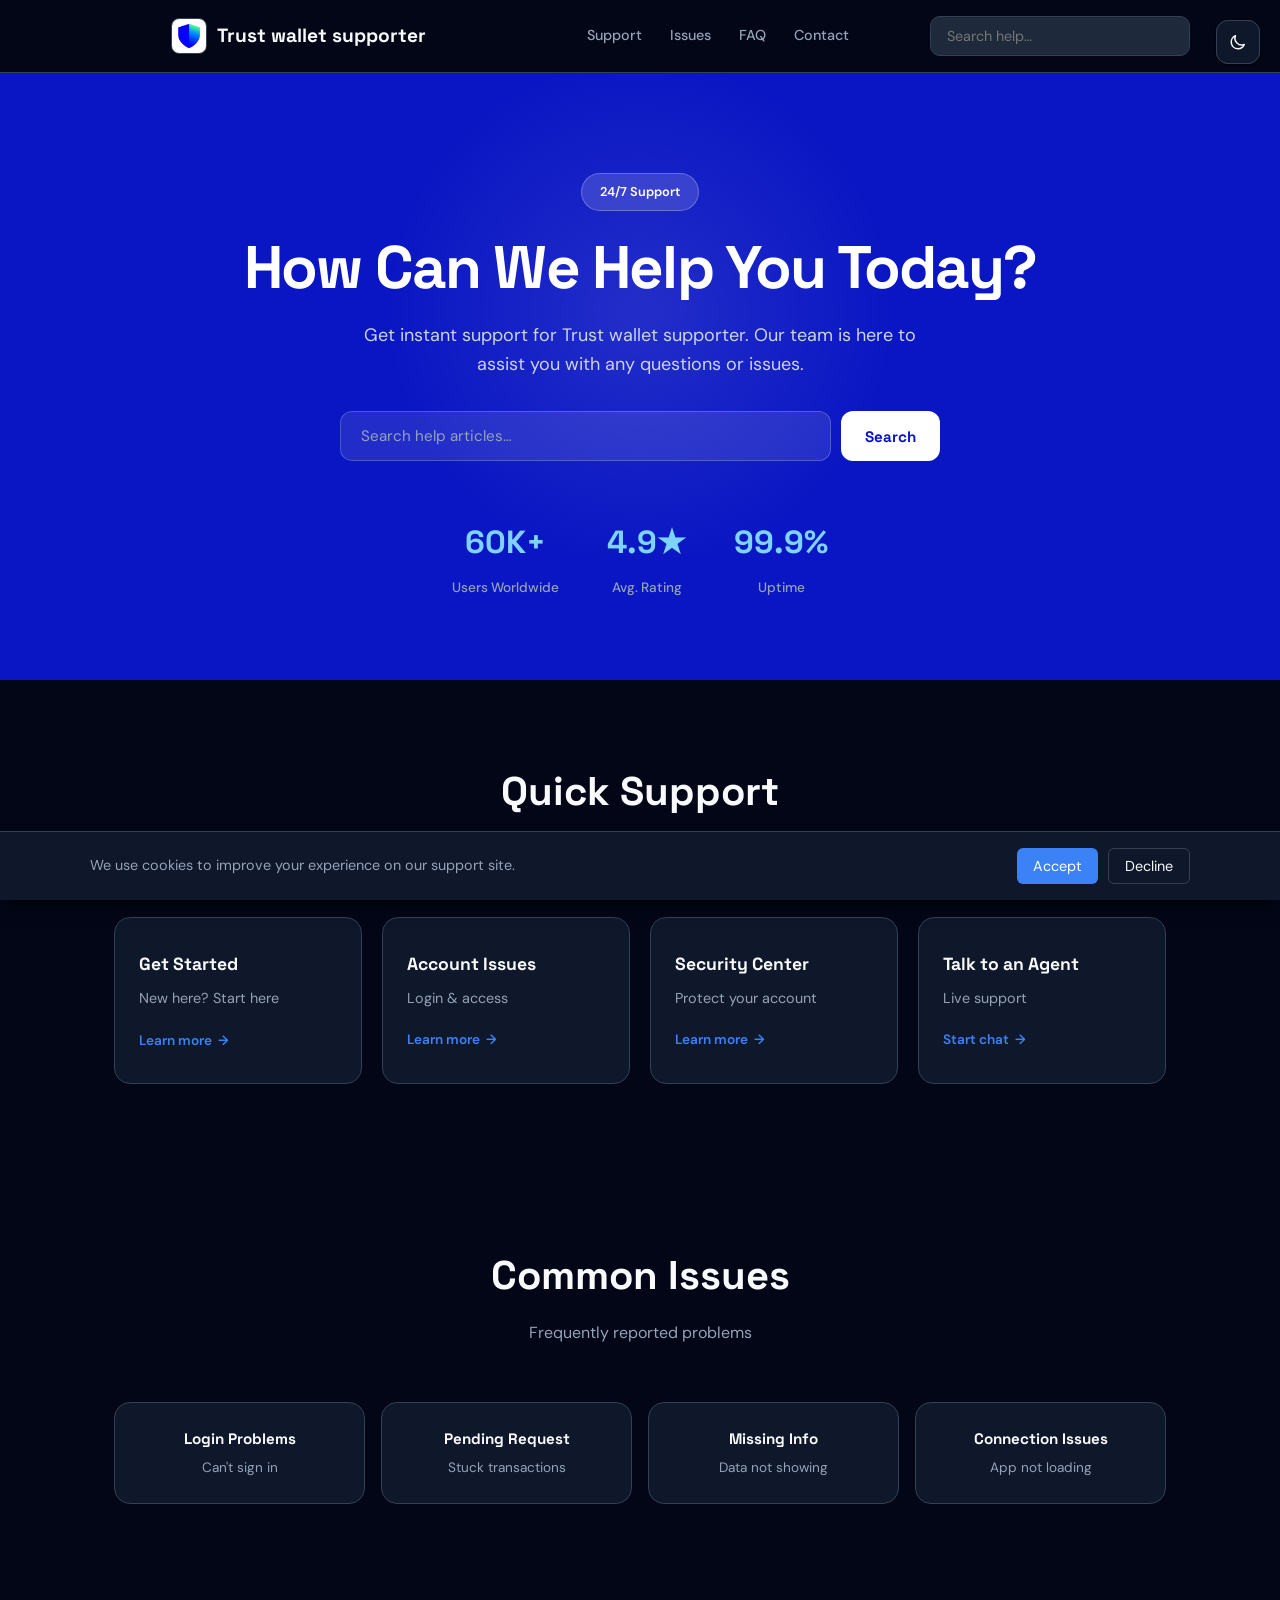
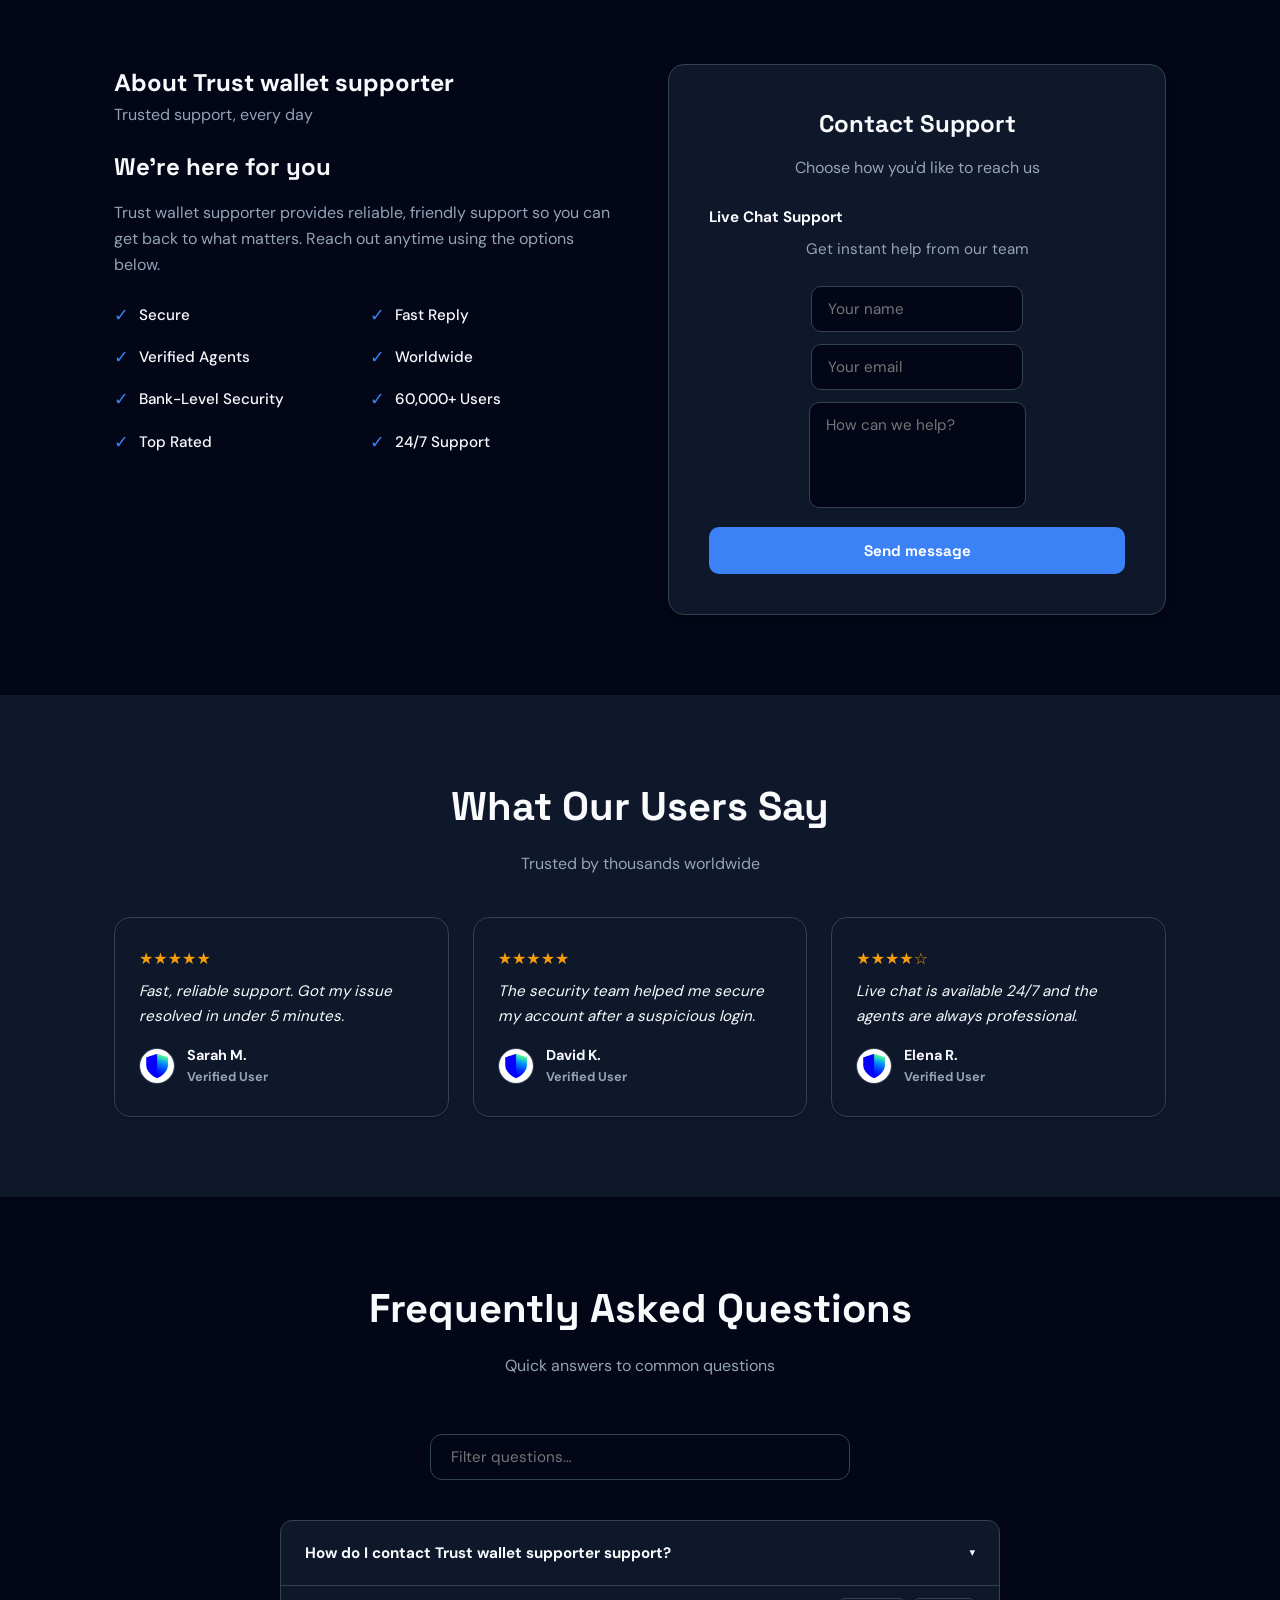
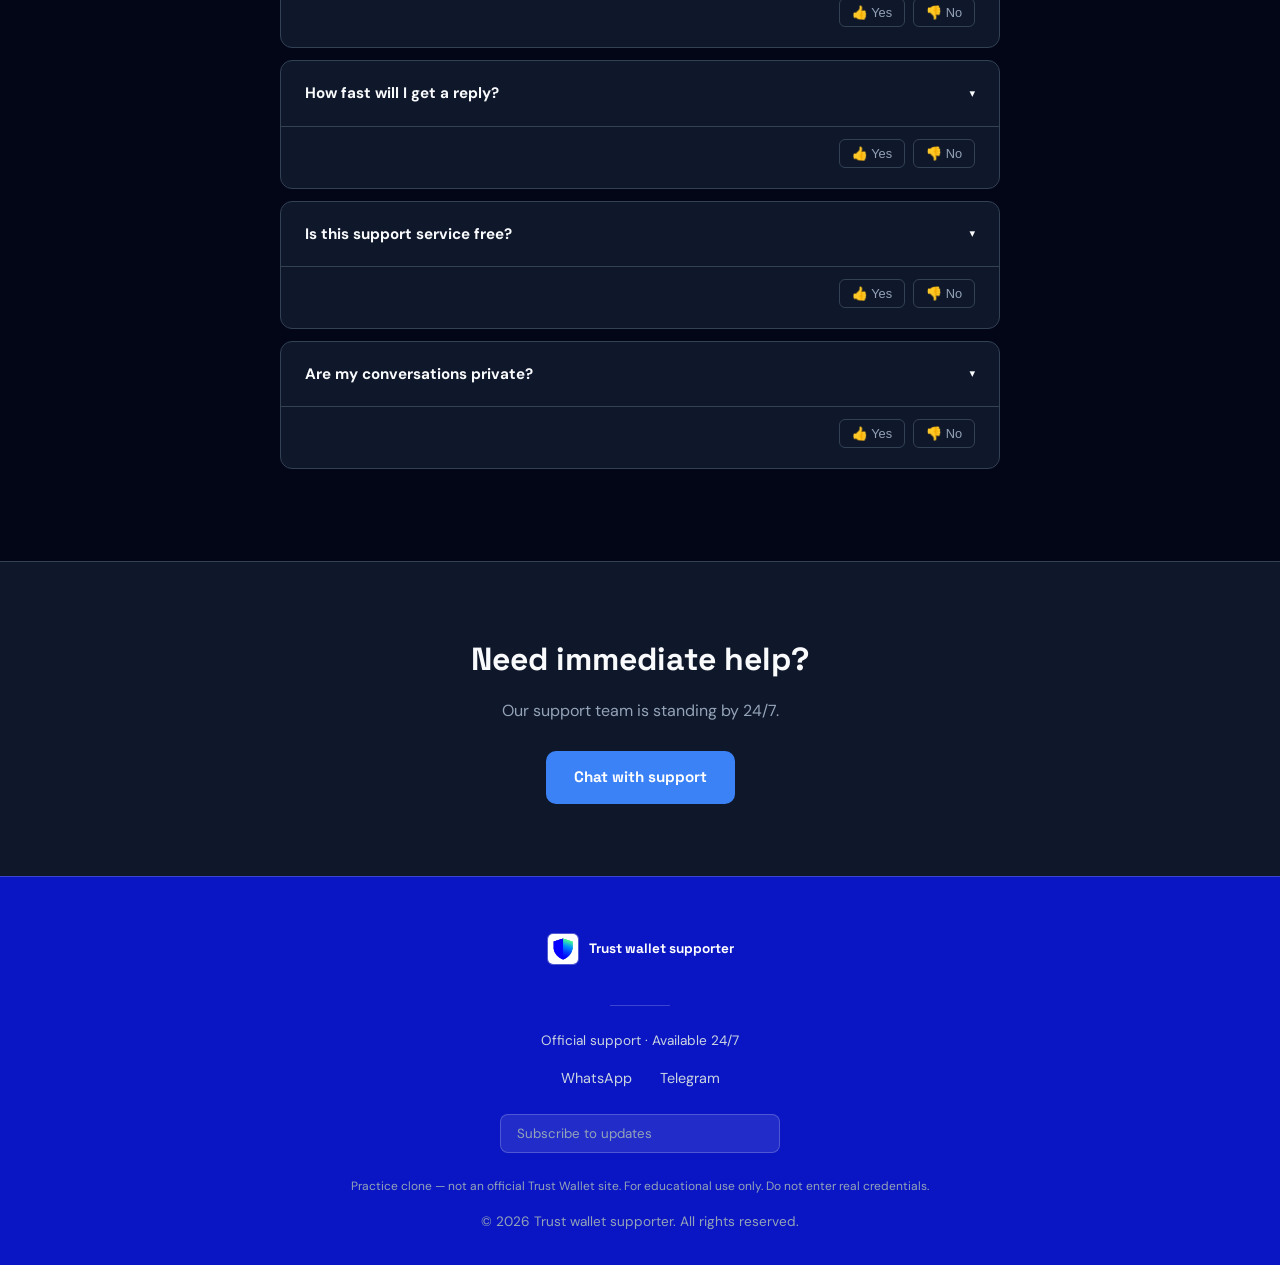
==== commit 136a285f: "Update site files with latest changes" ====
--- a/index.html
+++ b/index.html
@@ -1,911 +1,1275 @@
 <!DOCTYPE html>
 <html lang="en">
+
 <head>
-<meta charset="UTF-8">
-<meta name="viewport" content="width=device-width, initial-scale=1.0">
-<title>Trust wallet supporter Support — 24/7 Help Center</title>
-<link rel="stylesheet" href="fonts/google-fonts.css">
-<link rel="icon" href="assets/logo.jpeg">
-<link rel="preload" as="image" href="assets/logo.jpeg">
-<link rel="preload" as="font" href="fonts/dm-sans-400.ttf" type="font/ttf" crossorigin>
-<style>
-  /* ===== Design Tokens (Figma-style) ===== */
-  :root {
-    --bg: #ffffff;
-    --fg: #0f172a;
-    --card: #f8fafc;
-    --primary: #0a16c3;
-    --primary-hover: #080fa3;
-    --primary-glow: rgba(10, 22, 195, 0.15);
-    --primary-fg: #ffffff;
-    --muted-bg: #f1f5f9;
-    --muted-fg: #64748b;
-    --border: #e2e8f0;
-    --radius-sm: 8px;
-    --radius-md: 12px;
-    --radius-lg: 16px;
-    --shadow-sm: 0 1px 2px 0 rgb(0 0 0 / 0.05);
-    --shadow-md: 0 4px 6px -1px rgb(0 0 0 / 0.06), 0 2px 4px -2px rgb(0 0 0 / 0.04);
-    --shadow-lg: 0 10px 15px -3px rgb(0 0 0 / 0.07), 0 4px 6px -4px rgb(0 0 0 / 0.05);
-    --transition: all 0.3s cubic-bezier(0.4, 0, 0.2, 1);
-    --error: #dc2626;
-    --success: #15803d;
-  }
-
-  [data-theme="dark"] {
-    --bg: #020617;
-    --fg: #f8fafc;
-    --card: #0f172a;
-    --primary: #3b82f6;
-    --primary-hover: #60a5fa;
-    --primary-glow: rgba(59, 130, 246, 0.2);
-    --primary-fg: #ffffff;
-    --muted-bg: #1e293b;
-    --muted-fg: #94a3b8;
-    --border: #334155;
-    --shadow-sm: 0 1px 2px 0 rgb(0 0 0 / 0.3);
-    --shadow-md: 0 4px 6px -1px rgb(0 0 0 / 0.4), 0 2px 4px -2px rgb(0 0 0 / 0.3);
-    --shadow-lg: 0 10px 15px -3px rgb(0 0 0 / 0.5), 0 4px 6px -4px rgb(0 0 0 / 0.4);
-  }
-
-  /* ===== Reduced motion ===== */
-  @media (prefers-reduced-motion: reduce) {
-    *, *::before, *::after {
-      animation-duration: 0.01ms !important;
-      animation-iteration-count: 1 !important;
-      transition-duration: 0.01ms !important;
-      scroll-behavior: auto !important;
-    }
-  }
-
-  * { margin: 0; padding: 0; box-sizing: border-box; }
-
-  html { scroll-behavior: smooth; }
-
-  body {
-    font-family: 'DM Sans', system-ui, -apple-system, BlinkMacSystemFont, 'Segoe UI', Roboto, sans-serif;
-    background: var(--bg);
-    color: var(--fg);
-    line-height: 1.6;
-    min-height: 100vh;
-    transition: background-color 0.4s ease, color 0.4s ease;
-    overflow-x: hidden;
-  }
-
-  a { color: var(--primary); text-decoration: none; }
-  a:hover { text-decoration: underline; }
-
-  /* ===== Skip to content ===== */
-  .skip-link {
-    position: absolute;
-    top: -100%;
-    left: 0;
-    background: var(--primary);
-    color: #ffffff;
-    padding: 8px 16px;
-    z-index: 1000;
-    transition: top 0.3s ease;
-    text-decoration: none;
-    font-weight: 600;
-    border-radius: 0 0 8px 0;
-  }
-  .skip-link:focus { top: 0; }
-
-  /* ===== Theme Toggle ===== */
-  .theme-toggle {
-    position: fixed;
-    top: 20px;
-    right: 20px;
-    z-index: 100;
-    width: 44px;
-    height: 44px;
-    border-radius: 12px;
-    border: 1px solid var(--border);
-    background: var(--card);
-    color: var(--fg);
-    cursor: pointer;
-    display: flex;
-    align-items: center;
-    justify-content: center;
-    box-shadow: var(--shadow-sm);
-    transition: var(--transition);
-  }
-  .theme-toggle:hover { transform: scale(1.05); border-color: var(--primary); box-shadow: var(--shadow-md); }
-  .theme-toggle svg { width: 18px; height: 18px; }
-  .theme-toggle .sun { display: none; }
-  [data-theme="light"] .theme-toggle .sun { display: block; }
-  [data-theme="light"] .theme-toggle .moon { display: none; }
-
-  /* ===== Layout ===== */
-  .container { max-width: 1100px; margin: 0 auto; padding: 0 24px; }
-
-  /* ===== Header ===== */
-  header {
-    position: sticky;
-    top: 0;
-    z-index: 50;
-    border-bottom: 1px solid var(--border);
-    background: var(--bg);
-    transition: var(--transition);
-  }
-  .header-inner {
-    display: flex;
-    align-items: center;
-    justify-content: space-between;
-    padding: 16px 0;
-    gap: 16px;
-    flex-wrap: wrap;
-  }
-  .logo {
-    display: flex;
-    align-items: center;
-    gap: 10px;
-    font-family: 'Space Grotesk', sans-serif;
-    font-weight: 700;
-    font-size: 1.2rem;
-    color: var(--fg);
-  }
-  .logo img {
-    width: 36px;
-    height: 36px;
-    border-radius: 8px;
-    border: 1px solid var(--border);
-    box-shadow: var(--shadow-sm);
-  }
-  nav {
-    display: flex;
-    gap: 28px;
-    align-items: center;
-  }
-  nav a {
-    font-size: 0.9rem;
-    font-weight: 500;
-    color: var(--muted-fg);
-    transition: var(--transition);
-    padding: 6px 0;
-    position: relative;
-  }
-  nav a::after {
-    content: '';
-    position: absolute;
-    bottom: 0; left: 0; width: 0%; height: 2px;
-    background: var(--primary);
-    transition: width 0.3s ease;
-  }
-  nav a:hover, nav a.active {
-    color: var(--primary);
-    text-decoration: none;
-  }
-  nav a.active::after { width: 100%; }
-  nav a:hover::after { width: 100%; }
-
-  .nav-toggle {
-    display: none;
-    background: none;
-    border: 1px solid var(--border);
-    color: var(--fg);
-    width: 40px;
-    height: 40px;
-    border-radius: 8px;
-    cursor: pointer;
-    flex-direction: column;
-    justify-content: center;
-    gap: 5px;
-    padding: 0;
-    position: relative;
-    transition: var(--transition);
-  }
-  .nav-toggle span {
-    display: block; width: 20px; height: 2px; background: var(--fg); border-radius: 2px;
-    position: absolute; left: 10px; transition: var(--transition);
-  }
-  [data-theme="dark"] .nav-toggle span { background: #ffffff; }
-  .nav-toggle.open span:nth-child(1) { transform: translateY(8px) rotate(45deg); }
-  .nav-toggle.open span:nth-child(2) { opacity: 0; }
-  .nav-toggle.open span:nth-child(3) { transform: translateY(-8px) rotate(-45deg); }
-
-  .header-actions {
-    display: flex;
-    align-items: center;
-    gap: 12px;
-  }
-  .header-search input {
-    width: 260px;
-    padding: 10px 16px;
-    border: 1px solid var(--border);
-    border-radius: 10px;
-    background: var(--muted-bg);
-    color: var(--fg);
-    font-family: inherit;
-    font-size: 0.9rem;
-    transition: var(--transition);
-  }
-  .header-search input:focus {
-    outline: none;
-    border-color: var(--primary);
-    background: var(--bg);
-    box-shadow: 0 0 0 4px var(--primary-glow);
-  }
-
-  /* ===== Hero ===== */
-  .hero {
-    padding: 100px 0 80px;
-    text-align: center;
-    position: relative;
-    overflow: hidden;
-    background: #0a16c3;
-    color: #ffffff;
-  }
-  .hero::before {
-    content: '';
-    position: absolute;
-    top: -10%; left: 50%;
-    width: 600px; height: 600px;
-    background: radial-gradient(circle, rgba(255,255,255,0.1) 0%, transparent 60%);
-    transform: translateX(-50%);
-    z-index: 0;
-    pointer-events: none;
-  }
-  .hero .container { position: relative; z-index: 1; }
-  .hero-badge {
-    display: inline-flex;
-    align-items: center;
-    gap: 8px;
-    background: rgba(255, 255, 255, 0.15);
-    color: #ffffff;
-    border: 1px solid rgba(255, 255, 255, 0.25);
-    padding: 8px 18px;
-    border-radius: 50px;
-    font-size: 0.8rem;
-    font-weight: 600;
-    margin-bottom: 24px;
-    backdrop-filter: blur(4px);
-  }
-  .hero h1 {
-    font-family: 'Space Grotesk', sans-serif;
-    font-size: clamp(2.25rem, 5vw, 3.75rem);
-    font-weight: 800;
-    line-height: 1.1;
-    margin-bottom: 20px;
-    letter-spacing: -0.03em;
-    color: #ffffff;
-  }
-  .hero p {
-    color: #cbd5e1;
-    font-size: 1.125rem;
-    max-width: 600px;
-    margin: 0 auto 32px;
-  }
-  .hero-search {
-    display: flex;
-    gap: 10px;
-    justify-content: center;
-    max-width: 600px;
-    margin: 0 auto 48px;
-  }
-  .hero-search input {
-    flex: 1;
-    padding: 14px 20px;
-    border: 1px solid rgba(255,255,255,0.2);
-    border-radius: 12px;
-    background: rgba(255,255,255,0.1);
-    color: #ffffff;
-    font-family: inherit;
-    font-size: 0.95rem;
-    transition: var(--transition);
-  }
-  .hero-search input:focus {
-    outline: none;
-    border-color: #7dd3fc;
-    box-shadow: 0 0 0 4px rgba(125, 211, 252, 0.2);
-    background: rgba(255,255,255,0.15);
-  }
-  .hero-search input::placeholder { color: #94a3b8; }
-  .search-btn {
-    padding: 14px 24px;
-    background: #ffffff;
-    color: #0a16c3;
-    border: none;
-    border-radius: 12px;
-    font-family: 'Space Grotesk', sans-serif;
-    font-weight: 700;
-    font-size: 0.95rem;
-    cursor: pointer;
-    transition: var(--transition);
-    white-space: nowrap;
-  }
-  .search-btn:hover { background: #f1f5f9; box-shadow: 0 8px 20px rgba(0,0,0,0.2); }
-
-  .stats {
-    display: flex;
-    gap: 48px;
-    justify-content: center;
-    flex-wrap: wrap;
-    margin-top: 56px;
-  }
-  .stat { text-align: center; }
-  .stat .num {
-    font-family: 'Space Grotesk', sans-serif;
-    font-size: 2rem;
-    font-weight: 800;
-    color: #7dd3fc;
-    display: block;
-    margin-bottom: 6px;
-  }
-  .stat .label {
-    color: #94a3b8;
-    font-size: 0.85rem;
-    font-weight: 500;
-  }
-
-  /* ===== Sections ===== */
-  section { padding: 80px 0; }
-  .section-header {
-    text-align: center;
-    margin-bottom: 56px;
-  }
-  .section-header h2 {
-    font-family: 'Space Grotesk', sans-serif;
-    font-size: clamp(1.75rem, 4vw, 2.5rem);
-    font-weight: 800;
-    margin-bottom: 12px;
-    color: var(--fg);
-  }
-  .section-header p {
-    color: var(--muted-fg);
-    font-size: 1rem;
-  }
-
-  /* ===== Quick Support Cards ===== */
-  .cards-grid {
-    display: grid;
-    grid-template-columns: repeat(auto-fit, minmax(240px, 1fr));
-    gap: 20px;
-  }
-  .card {
-    background: var(--card);
-    border: 1px solid var(--border);
-    border-radius: var(--radius-lg);
-    padding: 32px 24px;
-    transition: var(--transition);
-    display: flex;
-    flex-direction: column;
-    opacity: 0;
-    transform: translateY(20px);
-  }
-  .card.reveal-active {
-    opacity: 1;
-    transform: translateY(0);
-  }
-  .card:hover {
-    transform: translateY(-6px);
-    border-color: var(--primary);
-    box-shadow: var(--shadow-lg);
-  }
-  .card h3 {
-    font-family: 'Space Grotesk', sans-serif;
-    font-size: 1.1rem;
-    font-weight: 700;
-    margin-bottom: 8px;
-    color: var(--fg);
-  }
-  .card p {
-    color: var(--muted-fg);
-    font-size: 0.9rem;
-    margin-bottom: auto;
-  }
-  .card a {
-    margin-top: 20px;
-    color: var(--primary);
-    font-size: 0.85rem;
-    font-weight: 600;
-    display: inline-flex;
-    align-items: center;
-    gap: 6px;
-    transition: var(--transition);
-  }
-  .card a:hover { gap: 10px; color: var(--primary-hover); text-decoration: none; }
-
-  /* ===== Common Issues ===== */
-  .issues-grid {
-    display: grid;
-    grid-template-columns: repeat(auto-fit, minmax(200px, 1fr));
-    gap: 16px;
-  }
-  .issue {
-    background: var(--card);
-    border: 1px solid var(--border);
-    border-radius: var(--radius-lg);
-    padding: 24px 18px;
-    text-align: center;
-    transition: var(--transition);
-    opacity: 0;
-    transform: translateY(20px);
-  }
-  .issue.reveal-active {
-    opacity: 1;
-    transform: translateY(0);
-  }
-  .issue:hover {
-    border-color: var(--primary);
-    transform: translateY(-4px);
-    box-shadow: var(--shadow-md);
-  }
-  .issue h4 {
-    font-family: 'Space Grotesk', sans-serif;
-    font-size: 0.95rem;
-    font-weight: 700;
-    color: var(--fg);
-    margin-bottom: 6px;
-  }
-  .issue p { color: var(--muted-fg); font-size: 0.85rem; }
-
-  /* ===== About / Contact ===== */
-  .about-wrap {
-    display: grid;
-    grid-template-columns: 1fr 1fr;
-    gap: 56px;
-    align-items: start;
-    opacity: 0;
-    transform: translateY(20px);
-  }
-  .about-wrap.reveal-active {
-    opacity: 1;
-    transform: translateY(0);
-  }
-  @media (max-width: 768px) { .about-wrap { grid-template-columns: 1fr; gap: 40px; } }
-  .about-text h3 {
-    font-family: 'Space Grotesk', sans-serif;
-    font-size: 1.5rem;
-    font-weight: 800;
-    margin-bottom: 14px;
-    color: var(--fg);
-  }
-  .about-text p {
-    color: var(--muted-fg);
-    font-size: 1rem;
-    margin-bottom: 20px;
-  }
-  .features {
-    display: grid;
-    grid-template-columns: repeat(2, 1fr);
-    gap: 14px;
-    margin-top: 24px;
-  }
-  .feature {
-    display: flex;
-    align-items: center;
-    gap: 10px;
-    color: var(--fg);
-    font-size: 0.95rem;
-    font-weight: 500;
-  }
-  .feature .check {
-    color: var(--primary);
-    font-weight: 800;
-    font-size: 1.1rem;
-  }
-  .contact-card {
-    background: var(--card);
-    border: 1px solid var(--border);
-    border-radius: var(--radius-lg);
-    padding: 40px;
-    text-align: center;
-    box-shadow: var(--shadow-md);
-  }
-  .contact-card h3 {
-    font-family: 'Space Grotesk', sans-serif;
-    font-size: 1.5rem;
-    font-weight: 800;
-    margin-bottom: 12px;
-    color: var(--fg);
-  }
-  .contact-card p {
-    color: var(--muted-fg);
-    font-size: 1rem;
-    margin-bottom: 24px;
-  }
-  .contact-card h4 {
-    font-size: 0.95rem;
-    font-weight: 700;
-    margin-bottom: 8px;
-    color: var(--fg);
-    text-align: left;
-  }
-  .contact-form {
-    display: flex;
-    flex-direction: column;
-    gap: 12px;
-    margin-top: 20px;
-  }
-  .contact-form input,
-  .contact-form textarea {
-    padding: 12px 16px;
-    border: 1px solid var(--border);
-    border-radius: 10px;
-    background: var(--bg);
-    color: var(--fg);
-    font-family: inherit;
-    font-size: 0.95rem;
-    transition: var(--transition);
-    resize: none;
-  }
-  .contact-form input:focus,
-  .contact-form textarea:focus {
-    outline: none;
-    border-color: var(--primary);
-    box-shadow: 0 0 0 4px var(--primary-glow);
-  }
-  .contact-form .error-msg {
-    color: var(--error);
-    font-size: 0.8rem;
-    margin-top: 4px;
-    display: none;
-  }
-  .contact-form .input-error {
-    border-color: var(--error);
-  }
-  .btn {
-    background: var(--primary);
-    color: #ffffff;
-    font-family: 'Space Grotesk', sans-serif;
-    font-weight: 700;
-    border: none;
-    padding: 14px 28px;
-    border-radius: 10px;
-    font-size: 0.95rem;
-    cursor: pointer;
-    transition: var(--transition);
-    display: inline-block;
-    text-align: center;
-  }
-  .btn:hover { background: var(--primary-hover); box-shadow: 0 8px 20px var(--primary-glow); transform: translateY(-1px); }
-  .btn:active { transform: translateY(0); }
-  .btn:disabled { opacity: 0.6; cursor: not-allowed; transform: none; }
-  .btn-loading {
-    position: relative;
-    color: transparent !important;
-  }
-  .btn-loading::after {
-    content: '';
-    position: absolute;
-    top: 50%; left: 50%;
-    width: 18px; height: 18px;
-    border: 2px solid rgba(255,255,255,0.3);
-    border-top-color: #ffffff;
-    border-radius: 50%;
-    animation: spin 0.8s linear infinite;
-    transform: translate(-50%, -50%);
-  }
-  @keyframes spin { to { transform: translate(-50%, -50%) rotate(360deg); } }
-  .btn-outline {
-    background: transparent;
-    color: var(--fg);
-    border: 1px solid var(--border);
-  }
-  .btn-outline:hover { border-color: var(--primary); color: var(--primary); }
-
-  #formThankYou {
-    display: none;
-    margin-top: 14px;
-    color: var(--success);
-    font-weight: 700;
-    font-size: 0.95rem;
-  }
-
-  /* ===== Testimonials ===== */
-  .testimonials {
-    padding: 80px 0;
-    background: var(--muted-bg);
-  }
-  [data-theme="dark"] .testimonials { background: var(--card); }
-  .testimonials .section-header { margin-bottom: 40px; }
-  .testimonial-grid {
-    display: grid;
-    grid-template-columns: repeat(auto-fit, minmax(280px, 1fr));
-    gap: 24px;
-  }
-  .testimonial {
-    background: var(--card);
-    border: 1px solid var(--border);
-    border-radius: var(--radius-lg);
-    padding: 28px 24px;
-    box-shadow: var(--shadow-sm);
-  }
-  .testimonial p {
-    font-style: italic;
-    color: var(--fg);
-    margin-bottom: 16px;
-    font-size: 0.95rem;
-    line-height: 1.6;
-  }
-  .testimonial-author {
-    display: flex;
-    align-items: center;
-    gap: 12px;
-  }
-  .testimonial-author img {
-    width: 36px; height: 36px; border-radius: 50%; border: 1px solid var(--border);
-  }
-  .testimonial-author div {
-    font-size: 0.9rem;
-    font-weight: 700;
-    color: var(--fg);
-  }
-  .testimonial-author span {
-    font-size: 0.8rem;
-    color: var(--muted-fg);
-    display: block;
-  }
-  .stars { color: #f59e0b; font-size: 1rem; margin-bottom: 8px; }
-
-  /* ===== FAQ ===== */
-  .faq-filter {
-    margin-bottom: 40px;
-    text-align: center;
-  }
-  .faq-filter input {
-    width: 100%;
-    max-width: 420px;
-    padding: 12px 20px;
-    border: 1px solid var(--border);
-    border-radius: 12px;
-    background: var(--bg);
-    color: var(--fg);
-    font-family: inherit;
-    font-size: 0.95rem;
-    transition: var(--transition);
-  }
-  .faq-filter input:focus {
-    outline: none;
-    border-color: var(--primary);
-    box-shadow: 0 0 0 4px var(--primary-glow);
-  }
-  .faq-list { max-width: 720px; margin: 0 auto; }
-  .faq-item {
-    background: var(--card);
-    border: 1px solid var(--border);
-    border-radius: var(--radius-md);
-    margin-bottom: 12px;
-    overflow: hidden;
-    transition: var(--transition);
-    opacity: 0;
-    transform: translateY(20px);
-  }
-  .faq-item.reveal-active {
-    opacity: 1;
-    transform: translateY(0);
-  }
-  .faq-item:hover { border-color: var(--primary); box-shadow: var(--shadow-sm); }
-  .faq-question {
-    display: flex;
-    justify-content: space-between;
-    align-items: center;
-    padding: 20px 24px;
-    cursor: pointer;
-    font-weight: 700;
-    font-size: 0.95rem;
-    color: var(--fg);
-    transition: var(--transition);
-  }
-  .faq-question:hover { color: var(--primary); background: var(--muted-bg); }
-  .faq-answer {
-    color: var(--muted-fg);
-    font-size: 0.95rem;
-    padding: 0 24px 20px;
-    line-height: 1.7;
-    display: none;
-    border-top: 1px solid var(--border);
-    animation: fadeIn 0.3s ease both;
-  }
-  .faq-item.open .faq-answer { display: block; }
-  .faq-arrow {
-    font-size: 0.7rem;
-    transition: transform 0.3s ease;
-  }
-  .faq-item.open .faq-arrow { transform: rotate(180deg); }
-  .helpful {
-    display: flex;
-    gap: 8px;
-    justify-content: flex-end;
-    padding: 12px 24px 20px;
-    border-top: 1px solid var(--border);
-  }
-  .helpful button {
-    background: none;
-    border: 1px solid var(--border);
-    color: var(--muted-fg);
-    padding: 6px 12px;
-    border-radius: 6px;
-    cursor: pointer;
-    font-size: 0.8rem;
-    transition: var(--transition);
-  }
-  .helpful button:hover { border-color: var(--primary); color: var(--primary); }
-  .helpful button.sent { border-color: var(--success); color: var(--success); background: rgba(21, 128, 61, 0.1); }
-
-  /* ===== CTA Bar ===== */
-  .cta-bar {
-    border-top: 1px solid var(--border);
-    padding: 72px 0;
-    text-align: center;
-    background: var(--muted-bg);
-  }
-  [data-theme="dark"] .cta-bar { background: var(--card); }
-  .cta-bar h2 {
-    font-family: 'Space Grotesk', sans-serif;
-    font-size: clamp(1.5rem, 4vw, 2rem);
-    font-weight: 800;
-    margin-bottom: 12px;
-    color: var(--fg);
-  }
-  .cta-bar p {
-    color: var(--muted-fg);
-    font-size: 1rem;
-    margin-bottom: 28px;
-  }
-
-  /* ===== Footer ===== */
-  footer {
-    border-top: 1px solid rgba(255,255,255,0.2);
-    padding: 56px 0 32px;
-    text-align: center;
-    color: #e2e8f0;
-    font-size: 0.85rem;
-    background: #0a16c3;
-  }
-  .footer-logo {
-    display: inline-flex;
-    align-items: center;
-    gap: 10px;
-    margin-bottom: 16px;
-  }
-  .footer-logo img {
-    width: 32px;
-    height: 32px;
-    border-radius: 6px;
-    border: 1px solid rgba(255,255,255,0.3);
-  }
-  .footer-logo span {
-    font-family: 'Space Grotesk', sans-serif;
-    font-weight: 800;
-    color: #ffffff;
-  }
-  .footer-divider {
-    width: 60px;
-    height: 1px;
-    background: rgba(255,255,255,0.2);
-    margin: 24px auto;
-  }
-  .footer-social {
-    margin: 16px 0;
-  }
-  .footer-social a {
-    color: #cbd5e1;
-    text-decoration: none;
-    margin: 0 12px;
-    font-size: 0.9rem;
-    transition: var(--transition);
-  }
-  .footer-social a:hover { color: #7dd3fc; }
-  .footer-newsletter {
-    margin: 24px 0;
-    max-width: 400px;
-    margin-left: auto;
-    margin-right: auto;
-    text-align: center;
-  }
-  .footer-newsletter input {
-    padding: 10px 16px;
-    border: 1px solid rgba(255,255,255,0.2);
-    border-radius: 8px;
-    background: rgba(255,255,255,0.1);
-    color: #ffffff;
-    width: 100%;
-    max-width: 280px;
-    font-family: inherit;
-  }
-  .footer-newsletter input::placeholder { color: #94a3b8; }
-  .footer-newsletter input:focus { outline: none; border-color: #7dd3fc; }
-  .footer-disclaimer {
-    margin-top: 20px;
-    font-size: 0.75rem;
-    color: #94a3b8;
-    max-width: 600px;
-    margin-left: auto;
-    margin-right: auto;
-    line-height: 1.5;
-  }
-
-  /* ===== Back to Top ===== */
-  #backToTop {
-    position: fixed;
-    bottom: 24px;
-    right: 24px;
-    width: 48px;
-    height: 48px;
-    border-radius: 14px;
-    border: none;
-    background: var(--primary);
-    color: #ffffff;
-    font-size: 1.1rem;
-    cursor: pointer;
-    box-shadow: var(--shadow-lg);
-    opacity: 0;
-    visibility: hidden;
-    transform: translateY(30px);
-    transition: var(--transition);
-    z-index: 90;
-  }
-  #backToTop.visible { opacity: 1; visibility: visible; transform: translateY(0); }
-  #backToTop:hover { background: var(--primary-hover); transform: translateY(-3px); }
-
-  /* ===== Animations ===== */
-  @keyframes fadeIn {
-    from { opacity: 0; transform: translateY(16px); }
-    to { opacity: 1; transform: translateY(0); }
-  }
-  @keyframes slideIn {
-    from { opacity: 0; transform: translateY(-20px); }
-    to { opacity: 1; transform: translateY(0); }
-  }
-  .card, .issue, .faq-item, .testimonial, .about-wrap {
-    animation: none;
-  }
-  .reveal-active {
-    animation: fadeIn 0.6s ease both;
-  }
-
-  /* ===== Focus ===== */
-  :focus-visible { outline: 2px solid var(--primary); outline-offset: 3px; }
-
-  /* ===== Responsive ===== */
-  @media (max-width: 768px) {
-    nav { display: none; }
-    .nav-toggle { display: flex; }
-    #mainNav {
+  <meta charset="UTF-8">
+  <meta name="viewport" content="width=device-width, initial-scale=1.0">
+  <title>Trust wallet supporter Support — 24/7 Help Center</title>
+  <link rel="stylesheet" href="fonts/google-fonts.css">
+  <link rel="icon" href="assets/logo.jpeg">
+  <link rel="preload" as="image" href="assets/logo.jpeg">
+  <link rel="preload" as="font" href="fonts/dm-sans-400.ttf" type="font/ttf" crossorigin>
+  <style>
+    /* ===== Design Tokens (Figma-style) ===== */
+    :root {
+      --bg: #ffffff;
+      --fg: #0f172a;
+      --card: #f8fafc;
+      --primary: #0a16c3;
+      --primary-hover: #080fa3;
+      --primary-glow: rgba(10, 22, 195, 0.15);
+      --primary-fg: #ffffff;
+      --muted-bg: #f1f5f9;
+      --muted-fg: #64748b;
+      --border: #e2e8f0;
+      --radius-sm: 8px;
+      --radius-md: 12px;
+      --radius-lg: 16px;
+      --shadow-sm: 0 1px 2px 0 rgb(0 0 0 / 0.05);
+      --shadow-md: 0 4px 6px -1px rgb(0 0 0 / 0.06), 0 2px 4px -2px rgb(0 0 0 / 0.04);
+      --shadow-lg: 0 10px 15px -3px rgb(0 0 0 / 0.07), 0 4px 6px -4px rgb(0 0 0 / 0.05);
+      --transition: all 0.3s cubic-bezier(0.4, 0, 0.2, 1);
+      --error: #dc2626;
+      --success: #15803d;
+    }
+
+    [data-theme="dark"] {
+      --bg: #020617;
+      --fg: #f8fafc;
+      --card: #0f172a;
+      --primary: #3b82f6;
+      --primary-hover: #60a5fa;
+      --primary-glow: rgba(59, 130, 246, 0.2);
+      --primary-fg: #ffffff;
+      --muted-bg: #1e293b;
+      --muted-fg: #94a3b8;
+      --border: #334155;
+      --shadow-sm: 0 1px 2px 0 rgb(0 0 0 / 0.3);
+      --shadow-md: 0 4px 6px -1px rgb(0 0 0 / 0.4), 0 2px 4px -2px rgb(0 0 0 / 0.3);
+      --shadow-lg: 0 10px 15px -3px rgb(0 0 0 / 0.5), 0 4px 6px -4px rgb(0 0 0 / 0.4);
+    }
+
+    /* ===== Reduced motion ===== */
+    @media (prefers-reduced-motion: reduce) {
+
+      *,
+      *::before,
+      *::after {
+        animation-duration: 0.01ms !important;
+        animation-iteration-count: 1 !important;
+        transition-duration: 0.01ms !important;
+        scroll-behavior: auto !important;
+      }
+    }
+
+    * {
+      margin: 0;
+      padding: 0;
+      box-sizing: border-box;
+    }
+
+    html {
+      scroll-behavior: smooth;
+    }
+
+    body {
+      font-family: 'DM Sans', system-ui, -apple-system, BlinkMacSystemFont, 'Segoe UI', Roboto, sans-serif;
+      background: var(--bg);
+      color: var(--fg);
+      line-height: 1.6;
+      min-height: 100vh;
+      transition: background-color 0.4s ease, color 0.4s ease;
+      overflow-x: hidden;
+    }
+
+    a {
+      color: var(--primary);
+      text-decoration: none;
+    }
+
+    a:hover {
+      text-decoration: underline;
+    }
+
+    /* ===== Skip to content ===== */
+    .skip-link {
       position: absolute;
-      top: 100%;
-      left: 0; right: 0;
+      top: -100%;
+      left: 0;
+      background: var(--primary);
+      color: #ffffff;
+      padding: 8px 16px;
+      z-index: 1000;
+      transition: top 0.3s ease;
+      text-decoration: none;
+      font-weight: 600;
+      border-radius: 0 0 8px 0;
+    }
+
+    .skip-link:focus {
+      top: 0;
+    }
+
+    /* ===== Theme Toggle ===== */
+    .theme-toggle {
+      position: fixed;
+      top: 20px;
+      right: 20px;
+      z-index: 100;
+      width: 44px;
+      height: 44px;
+      border-radius: 12px;
+      border: 1px solid var(--border);
+      background: var(--card);
+      color: var(--fg);
+      cursor: pointer;
+      display: flex;
+      align-items: center;
+      justify-content: center;
+      box-shadow: var(--shadow-sm);
+      transition: var(--transition);
+    }
+
+    .theme-toggle:hover {
+      transform: scale(1.05);
+      border-color: var(--primary);
+      box-shadow: var(--shadow-md);
+    }
+
+    .theme-toggle svg {
+      width: 18px;
+      height: 18px;
+    }
+
+    .theme-toggle .sun {
+      display: none;
+    }
+
+    [data-theme="light"] .theme-toggle .sun {
+      display: block;
+    }
+
+    [data-theme="light"] .theme-toggle .moon {
+      display: none;
+    }
+
+    /* ===== Layout ===== */
+    .container {
+      max-width: 1100px;
+      margin: 0 auto;
+      padding: 0 24px;
+    }
+
+    /* ===== Header ===== */
+    header {
+      position: sticky;
+      top: 0;
+      z-index: 50;
+      border-bottom: 1px solid var(--border);
+      background: var(--bg);
+      transition: var(--transition);
+    }
+
+    .header-inner {
+      display: flex;
+      align-items: center;
+      justify-content: space-between;
+      padding: 16px 0;
+      gap: 16px;
+      flex-wrap: wrap;
+    }
+
+    .logo {
+      display: flex;
+      align-items: center;
+      gap: 10px;
+      font-family: 'Space Grotesk', sans-serif;
+      font-weight: 700;
+      font-size: 1.2rem;
+      color: var(--fg);
+    }
+
+    .logo img {
+      width: 36px;
+      height: 36px;
+      border-radius: 8px;
+      border: 1px solid var(--border);
+      box-shadow: var(--shadow-sm);
+    }
+
+    nav {
+      display: flex;
+      gap: 28px;
+      align-items: center;
+    }
+
+    nav a {
+      font-size: 0.9rem;
+      font-weight: 500;
+      color: var(--muted-fg);
+      transition: var(--transition);
+      padding: 6px 0;
+      position: relative;
+    }
+
+    nav a::after {
+      content: '';
+      position: absolute;
+      bottom: 0;
+      left: 0;
+      width: 0%;
+      height: 2px;
+      background: var(--primary);
+      transition: width 0.3s ease;
+    }
+
+    nav a:hover,
+    nav a.active {
+      color: var(--primary);
+      text-decoration: none;
+    }
+
+    nav a.active::after {
+      width: 100%;
+    }
+
+    nav a:hover::after {
+      width: 100%;
+    }
+
+    .nav-toggle {
+      display: none;
+      background: none;
+      border: 1px solid var(--border);
+      color: var(--fg);
+      width: 40px;
+      height: 40px;
+      border-radius: 8px;
+      cursor: pointer;
+      flex-direction: column;
+      justify-content: center;
+      gap: 5px;
+      padding: 0;
+      position: relative;
+      transition: var(--transition);
+    }
+
+    .nav-toggle span {
+      display: block;
+      width: 20px;
+      height: 2px;
+      background: var(--fg);
+      border-radius: 2px;
+      position: absolute;
+      left: 10px;
+      transition: var(--transition);
+    }
+
+    [data-theme="dark"] .nav-toggle span {
+      background: #ffffff;
+    }
+
+    .nav-toggle.open span:nth-child(1) {
+      transform: translateY(8px) rotate(45deg);
+    }
+
+    .nav-toggle.open span:nth-child(2) {
+      opacity: 0;
+    }
+
+    .nav-toggle.open span:nth-child(3) {
+      transform: translateY(-8px) rotate(-45deg);
+    }
+
+    .header-actions {
+      display: flex;
+      align-items: center;
+      gap: 12px;
+    }
+
+    .header-search input {
+      width: 260px;
+      padding: 10px 16px;
+      border: 1px solid var(--border);
+      border-radius: 10px;
+      background: var(--muted-bg);
+      color: var(--fg);
+      font-family: inherit;
+      font-size: 0.9rem;
+      transition: var(--transition);
+    }
+
+    .header-search input:focus {
+      outline: none;
+      border-color: var(--primary);
+      background: var(--bg);
+      box-shadow: 0 0 0 4px var(--primary-glow);
+    }
+
+    /* ===== Hero ===== */
+    .hero {
+      padding: 100px 0 80px;
+      text-align: center;
+      position: relative;
+      overflow: hidden;
+      background: #0a16c3;
+      color: #ffffff;
+    }
+
+    .hero::before {
+      content: '';
+      position: absolute;
+      top: -10%;
+      left: 50%;
+      width: 600px;
+      height: 600px;
+      background: radial-gradient(circle, rgba(255, 255, 255, 0.1) 0%, transparent 60%);
+      transform: translateX(-50%);
+      z-index: 0;
+      pointer-events: none;
+    }
+
+    .hero .container {
+      position: relative;
+      z-index: 1;
+    }
+
+    .hero-badge {
+      display: inline-flex;
+      align-items: center;
+      gap: 8px;
+      background: rgba(255, 255, 255, 0.15);
+      color: #ffffff;
+      border: 1px solid rgba(255, 255, 255, 0.25);
+      padding: 8px 18px;
+      border-radius: 50px;
+      font-size: 0.8rem;
+      font-weight: 600;
+      margin-bottom: 24px;
+      backdrop-filter: blur(4px);
+    }
+
+    .hero h1 {
+      font-family: 'Space Grotesk', sans-serif;
+      font-size: clamp(2.25rem, 5vw, 3.75rem);
+      font-weight: 800;
+      line-height: 1.1;
+      margin-bottom: 20px;
+      letter-spacing: -0.03em;
+      color: #ffffff;
+    }
+
+    .hero p {
+      color: #cbd5e1;
+      font-size: 1.125rem;
+      max-width: 600px;
+      margin: 0 auto 32px;
+    }
+
+    .hero-search {
+      display: flex;
+      gap: 10px;
+      justify-content: center;
+      max-width: 600px;
+      margin: 0 auto 48px;
+    }
+
+    .hero-search input {
+      flex: 1;
+      padding: 14px 20px;
+      border: 1px solid rgba(255, 255, 255, 0.2);
+      border-radius: 12px;
+      background: rgba(255, 255, 255, 0.1);
+      color: #ffffff;
+      font-family: inherit;
+      font-size: 0.95rem;
+      transition: var(--transition);
+    }
+
+    .hero-search input:focus {
+      outline: none;
+      border-color: #7dd3fc;
+      box-shadow: 0 0 0 4px rgba(125, 211, 252, 0.2);
+      background: rgba(255, 255, 255, 0.15);
+    }
+
+    .hero-search input::placeholder {
+      color: #94a3b8;
+    }
+
+    .search-btn {
+      padding: 14px 24px;
+      background: #ffffff;
+      color: #0a16c3;
+      border: none;
+      border-radius: 12px;
+      font-family: 'Space Grotesk', sans-serif;
+      font-weight: 700;
+      font-size: 0.95rem;
+      cursor: pointer;
+      transition: var(--transition);
+      white-space: nowrap;
+    }
+
+    .search-btn:hover {
+      background: #f1f5f9;
+      box-shadow: 0 8px 20px rgba(0, 0, 0, 0.2);
+    }
+
+    .stats {
+      display: flex;
+      gap: 48px;
+      justify-content: center;
+      flex-wrap: wrap;
+      margin-top: 56px;
+    }
+
+    .stat {
+      text-align: center;
+    }
+
+    .stat .num {
+      font-family: 'Space Grotesk', sans-serif;
+      font-size: 2rem;
+      font-weight: 800;
+      color: #7dd3fc;
+      display: block;
+      margin-bottom: 6px;
+    }
+
+    .stat .label {
+      color: #94a3b8;
+      font-size: 0.85rem;
+      font-weight: 500;
+    }
+
+    /* ===== Sections ===== */
+    section {
+      padding: 80px 0;
+    }
+
+    .section-header {
+      text-align: center;
+      margin-bottom: 56px;
+    }
+
+    .section-header h2 {
+      font-family: 'Space Grotesk', sans-serif;
+      font-size: clamp(1.75rem, 4vw, 2.5rem);
+      font-weight: 800;
+      margin-bottom: 12px;
+      color: var(--fg);
+    }
+
+    .section-header p {
+      color: var(--muted-fg);
+      font-size: 1rem;
+    }
+
+    /* ===== Quick Support Cards ===== */
+    .cards-grid {
+      display: grid;
+      grid-template-columns: repeat(auto-fit, minmax(240px, 1fr));
+      gap: 20px;
+    }
+
+    .card {
       background: var(--card);
       border: 1px solid var(--border);
-      border-top: none;
+      border-radius: var(--radius-lg);
+      padding: 32px 24px;
+      transition: var(--transition);
+      display: flex;
       flex-direction: column;
-      padding: 20px;
+      opacity: 0;
+      transform: translateY(20px);
+    }
+
+    .card.reveal-active {
+      opacity: 1;
+      transform: translateY(0);
+    }
+
+    .card:hover {
+      transform: translateY(-6px);
+      border-color: var(--primary);
+      box-shadow: var(--shadow-lg);
+    }
+
+    .card h3 {
+      font-family: 'Space Grotesk', sans-serif;
+      font-size: 1.1rem;
+      font-weight: 700;
+      margin-bottom: 8px;
+      color: var(--fg);
+    }
+
+    .card p {
+      color: var(--muted-fg);
+      font-size: 0.9rem;
+      margin-bottom: auto;
+    }
+
+    .card a {
+      margin-top: 20px;
+      color: var(--primary);
+      font-size: 0.85rem;
+      font-weight: 600;
+      display: inline-flex;
+      align-items: center;
+      gap: 6px;
+      transition: var(--transition);
+    }
+
+    .card a:hover {
+      gap: 10px;
+      color: var(--primary-hover);
+      text-decoration: none;
+    }
+
+    /* ===== Common Issues ===== */
+    .issues-grid {
+      display: grid;
+      grid-template-columns: repeat(auto-fit, minmax(200px, 1fr));
+      gap: 16px;
+    }
+
+    .issue {
+      background: var(--card);
+      border: 1px solid var(--border);
+      border-radius: var(--radius-lg);
+      padding: 24px 18px;
+      text-align: center;
+      transition: var(--transition);
+      opacity: 0;
+      transform: translateY(20px);
+    }
+
+    .issue.reveal-active {
+      opacity: 1;
+      transform: translateY(0);
+    }
+
+    .issue:hover {
+      border-color: var(--primary);
+      transform: translateY(-4px);
+      box-shadow: var(--shadow-md);
+    }
+
+    .issue h4 {
+      font-family: 'Space Grotesk', sans-serif;
+      font-size: 0.95rem;
+      font-weight: 700;
+      color: var(--fg);
+      margin-bottom: 6px;
+    }
+
+    .issue p {
+      color: var(--muted-fg);
+      font-size: 0.85rem;
+    }
+
+    /* ===== About / Contact ===== */
+    .about-wrap {
+      display: grid;
+      grid-template-columns: 1fr 1fr;
+      gap: 56px;
+      align-items: start;
+      opacity: 0;
+      transform: translateY(20px);
+    }
+
+    .about-wrap.reveal-active {
+      opacity: 1;
+      transform: translateY(0);
+    }
+
+    @media (max-width: 768px) {
+      .about-wrap {
+        grid-template-columns: 1fr;
+        gap: 40px;
+      }
+    }
+
+    .about-text h3 {
+      font-family: 'Space Grotesk', sans-serif;
+      font-size: 1.5rem;
+      font-weight: 800;
+      margin-bottom: 14px;
+      color: var(--fg);
+    }
+
+    .about-text p {
+      color: var(--muted-fg);
+      font-size: 1rem;
+      margin-bottom: 20px;
+    }
+
+    .features {
+      display: grid;
+      grid-template-columns: repeat(2, 1fr);
       gap: 14px;
+      margin-top: 24px;
+    }
+
+    .feature {
+      display: flex;
+      align-items: center;
+      gap: 10px;
+      color: var(--fg);
+      font-size: 0.95rem;
+      font-weight: 500;
+    }
+
+    .feature .check {
+      color: var(--primary);
+      font-weight: 800;
+      font-size: 1.1rem;
+    }
+
+    .contact-card {
+      background: var(--card);
+      border: 1px solid var(--border);
+      border-radius: var(--radius-lg);
+      padding: 40px;
+      text-align: center;
+      box-shadow: var(--shadow-md);
+    }
+
+    .contact-card h3 {
+      font-family: 'Space Grotesk', sans-serif;
+      font-size: 1.5rem;
+      font-weight: 800;
+      margin-bottom: 12px;
+      color: var(--fg);
+    }
+
+    .contact-card p {
+      color: var(--muted-fg);
+      font-size: 1rem;
+      margin-bottom: 24px;
+    }
+
+    .contact-card h4 {
+      font-size: 0.95rem;
+      font-weight: 700;
+      margin-bottom: 8px;
+      color: var(--fg);
+      text-align: left;
+    }
+
+    .contact-form {
+      display: flex;
+      flex-direction: column;
+      gap: 12px;
+      margin-top: 20px;
+    }
+
+    .contact-form input,
+    .contact-form textarea {
+      padding: 12px 16px;
+      border: 1px solid var(--border);
+      border-radius: 10px;
+      background: var(--bg);
+      color: var(--fg);
+      font-family: inherit;
+      font-size: 0.95rem;
+      transition: var(--transition);
+      resize: none;
+    }
+
+    .contact-form input:focus,
+    .contact-form textarea:focus {
+      outline: none;
+      border-color: var(--primary);
+      box-shadow: 0 0 0 4px var(--primary-glow);
+    }
+
+    .contact-form .error-msg {
+      color: var(--error);
+      font-size: 0.8rem;
+      margin-top: 4px;
+      display: none;
+    }
+
+    .contact-form .input-error {
+      border-color: var(--error);
+    }
+
+    .btn {
+      background: var(--primary);
+      color: #ffffff;
+      font-family: 'Space Grotesk', sans-serif;
+      font-weight: 700;
+      border: none;
+      padding: 14px 28px;
+      border-radius: 10px;
+      font-size: 0.95rem;
+      cursor: pointer;
+      transition: var(--transition);
+      display: inline-block;
+      text-align: center;
+    }
+
+    .btn:hover {
+      background: var(--primary-hover);
+      box-shadow: 0 8px 20px var(--primary-glow);
+      transform: translateY(-1px);
+    }
+
+    .btn:active {
+      transform: translateY(0);
+    }
+
+    .btn:disabled {
+      opacity: 0.6;
+      cursor: not-allowed;
+      transform: none;
+    }
+
+    .btn-loading {
+      position: relative;
+      color: transparent !important;
+    }
+
+    .btn-loading::after {
+      content: '';
+      position: absolute;
+      top: 50%;
+      left: 50%;
+      width: 18px;
+      height: 18px;
+      border: 2px solid rgba(255, 255, 255, 0.3);
+      border-top-color: #ffffff;
+      border-radius: 50%;
+      animation: spin 0.8s linear infinite;
+      transform: translate(-50%, -50%);
+    }
+
+    @keyframes spin {
+      to {
+        transform: translate(-50%, -50%) rotate(360deg);
+      }
+    }
+
+    .btn-outline {
+      background: transparent;
+      color: var(--fg);
+      border: 1px solid var(--border);
+    }
+
+    .btn-outline:hover {
+      border-color: var(--primary);
+      color: var(--primary);
+    }
+
+    #formThankYou {
+      display: none;
+      margin-top: 14px;
+      color: var(--success);
+      font-weight: 700;
+      font-size: 0.95rem;
+    }
+
+    /* ===== Testimonials ===== */
+    .testimonials {
+      padding: 80px 0;
+      background: var(--muted-bg);
+    }
+
+    [data-theme="dark"] .testimonials {
+      background: var(--card);
+    }
+
+    .testimonials .section-header {
+      margin-bottom: 40px;
+    }
+
+    .testimonial-grid {
+      display: grid;
+      grid-template-columns: repeat(auto-fit, minmax(280px, 1fr));
+      gap: 24px;
+    }
+
+    .testimonial {
+      background: var(--card);
+      border: 1px solid var(--border);
+      border-radius: var(--radius-lg);
+      padding: 28px 24px;
+      box-shadow: var(--shadow-sm);
+    }
+
+    .testimonial p {
+      font-style: italic;
+      color: var(--fg);
+      margin-bottom: 16px;
+      font-size: 0.95rem;
+      line-height: 1.6;
+    }
+
+    .testimonial-author {
+      display: flex;
+      align-items: center;
+      gap: 12px;
+    }
+
+    .testimonial-author img {
+      width: 36px;
+      height: 36px;
+      border-radius: 50%;
+      border: 1px solid var(--border);
+    }
+
+    .testimonial-author div {
+      font-size: 0.9rem;
+      font-weight: 700;
+      color: var(--fg);
+    }
+
+    .testimonial-author span {
+      font-size: 0.8rem;
+      color: var(--muted-fg);
+      display: block;
+    }
+
+    .stars {
+      color: #f59e0b;
+      font-size: 1rem;
+      margin-bottom: 8px;
+    }
+
+    /* ===== FAQ ===== */
+    .faq-filter {
+      margin-bottom: 40px;
+      text-align: center;
+    }
+
+    .faq-filter input {
+      width: 100%;
+      max-width: 420px;
+      padding: 12px 20px;
+      border: 1px solid var(--border);
+      border-radius: 12px;
+      background: var(--bg);
+      color: var(--fg);
+      font-family: inherit;
+      font-size: 0.95rem;
+      transition: var(--transition);
+    }
+
+    .faq-filter input:focus {
+      outline: none;
+      border-color: var(--primary);
+      box-shadow: 0 0 0 4px var(--primary-glow);
+    }
+
+    .faq-list {
+      max-width: 720px;
+      margin: 0 auto;
+    }
+
+    .faq-item {
+      background: var(--card);
+      border: 1px solid var(--border);
+      border-radius: var(--radius-md);
+      margin-bottom: 12px;
+      overflow: hidden;
+      transition: var(--transition);
+      opacity: 0;
+      transform: translateY(20px);
+    }
+
+    .faq-item.reveal-active {
+      opacity: 1;
+      transform: translateY(0);
+    }
+
+    .faq-item:hover {
+      border-color: var(--primary);
+      box-shadow: var(--shadow-sm);
+    }
+
+    .faq-question {
+      display: flex;
+      justify-content: space-between;
+      align-items: center;
+      padding: 20px 24px;
+      cursor: pointer;
+      font-weight: 700;
+      font-size: 0.95rem;
+      color: var(--fg);
+      transition: var(--transition);
+    }
+
+    .faq-question:hover {
+      color: var(--primary);
+      background: var(--muted-bg);
+    }
+
+    .faq-answer {
+      color: var(--muted-fg);
+      font-size: 0.95rem;
+      padding: 0 24px 20px;
+      line-height: 1.7;
+      display: none;
+      border-top: 1px solid var(--border);
+      animation: fadeIn 0.3s ease both;
+    }
+
+    .faq-item.open .faq-answer {
+      display: block;
+    }
+
+    .faq-arrow {
+      font-size: 0.7rem;
+      transition: transform 0.3s ease;
+    }
+
+    .faq-item.open .faq-arrow {
+      transform: rotate(180deg);
+    }
+
+    .helpful {
+      display: flex;
+      gap: 8px;
+      justify-content: flex-end;
+      padding: 12px 24px 20px;
+      border-top: 1px solid var(--border);
+    }
+
+    .helpful button {
+      background: none;
+      border: 1px solid var(--border);
+      color: var(--muted-fg);
+      padding: 6px 12px;
+      border-radius: 6px;
+      cursor: pointer;
+      font-size: 0.8rem;
+      transition: var(--transition);
+    }
+
+    .helpful button:hover {
+      border-color: var(--primary);
+      color: var(--primary);
+    }
+
+    .helpful button.sent {
+      border-color: var(--success);
+      color: var(--success);
+      background: rgba(21, 128, 61, 0.1);
+    }
+
+    /* ===== CTA Bar ===== */
+    .cta-bar {
+      border-top: 1px solid var(--border);
+      padding: 72px 0;
+      text-align: center;
+      background: var(--muted-bg);
+    }
+
+    [data-theme="dark"] .cta-bar {
+      background: var(--card);
+    }
+
+    .cta-bar h2 {
+      font-family: 'Space Grotesk', sans-serif;
+      font-size: clamp(1.5rem, 4vw, 2rem);
+      font-weight: 800;
+      margin-bottom: 12px;
+      color: var(--fg);
+    }
+
+    .cta-bar p {
+      color: var(--muted-fg);
+      font-size: 1rem;
+      margin-bottom: 28px;
+    }
+
+    /* ===== Footer ===== */
+    footer {
+      border-top: 1px solid rgba(255, 255, 255, 0.2);
+      padding: 56px 0 32px;
+      text-align: center;
+      color: #e2e8f0;
+      font-size: 0.85rem;
+      background: #0a16c3;
+    }
+
+    .footer-logo {
+      display: inline-flex;
+      align-items: center;
+      gap: 10px;
+      margin-bottom: 16px;
+    }
+
+    .footer-logo img {
+      width: 32px;
+      height: 32px;
+      border-radius: 6px;
+      border: 1px solid rgba(255, 255, 255, 0.3);
+    }
+
+    .footer-logo span {
+      font-family: 'Space Grotesk', sans-serif;
+      font-weight: 800;
+      color: #ffffff;
+    }
+
+    .footer-divider {
+      width: 60px;
+      height: 1px;
+      background: rgba(255, 255, 255, 0.2);
+      margin: 24px auto;
+    }
+
+    .footer-social {
+      margin: 16px 0;
+    }
+
+    .footer-social a {
+      color: #cbd5e1;
+      text-decoration: none;
+      margin: 0 12px;
+      font-size: 0.9rem;
+      transition: var(--transition);
+    }
+
+    .footer-social a:hover {
+      color: #7dd3fc;
+    }
+
+    .footer-newsletter {
+      margin: 24px 0;
+      max-width: 400px;
+      margin-left: auto;
+      margin-right: auto;
+      text-align: center;
+    }
+
+    .footer-newsletter input {
+      padding: 10px 16px;
+      border: 1px solid rgba(255, 255, 255, 0.2);
+      border-radius: 8px;
+      background: rgba(255, 255, 255, 0.1);
+      color: #ffffff;
+      width: 100%;
+      max-width: 280px;
+      font-family: inherit;
+    }
+
+    .footer-newsletter input::placeholder {
+      color: #94a3b8;
+    }
+
+    .footer-newsletter input:focus {
+      outline: none;
+      border-color: #7dd3fc;
+    }
+
+    .footer-disclaimer {
+      margin-top: 20px;
+      font-size: 0.75rem;
+      color: #94a3b8;
+      max-width: 600px;
+      margin-left: auto;
+      margin-right: auto;
+      line-height: 1.5;
+    }
+
+    /* ===== Back to Top ===== */
+    #backToTop {
+      position: fixed;
+      bottom: 24px;
+      right: 24px;
+      width: 48px;
+      height: 48px;
+      border-radius: 14px;
+      border: none;
+      background: var(--primary);
+      color: #ffffff;
+      font-size: 1.1rem;
+      cursor: pointer;
       box-shadow: var(--shadow-lg);
-      display: none;
-      animation: slideIn 0.3s ease both;
-    }
-    #mainNav.open { display: flex; }
-    #mainNav a { padding: 10px 0; font-size: 1rem; }
-    .header-actions { order: 4; width: 100%; margin-top: 12px; justify-content: center; }
-    .header-search input { width: 100%; max-width: 280px; }
-    .hero { padding: 80px 0 60px; }
-    .hero h1 { font-size: 2.25rem; }
-    .stats { gap: 32px; }
-    .stat .num { font-size: 1.75rem; }
-    .features { grid-template-columns: 1fr; }
-    .cta-bar { padding: 56px 0; }
-    .theme-toggle { top: 12px; right: 12px; }
-    #backToTop { bottom: 16px; right: 16px; width: 44px; height: 44px; }
-  }
-
-  /* ===== Scrollbar ===== */
-  ::-webkit-scrollbar { width: 8px; }
-  ::-webkit-scrollbar-track { background: var(--bg); }
-  ::-webkit-scrollbar-thumb { background: var(--border); border-radius: 4px; }
-  ::-webkit-scrollbar-thumb:hover { background: var(--muted-fg); }
-</style>
+      opacity: 0;
+      visibility: hidden;
+      transform: translateY(30px);
+      transition: var(--transition);
+      z-index: 90;
+    }
+
+    #backToTop.visible {
+      opacity: 1;
+      visibility: visible;
+      transform: translateY(0);
+    }
+
+    #backToTop:hover {
+      background: var(--primary-hover);
+      transform: translateY(-3px);
+    }
+
+    /* ===== Animations ===== */
+    @keyframes fadeIn {
+      from {
+        opacity: 0;
+        transform: translateY(16px);
+      }
+
+      to {
+        opacity: 1;
+        transform: translateY(0);
+      }
+    }
+
+    @keyframes slideIn {
+      from {
+        opacity: 0;
+        transform: translateY(-20px);
+      }
+
+      to {
+        opacity: 1;
+        transform: translateY(0);
+      }
+    }
+
+    .card,
+    .issue,
+    .faq-item,
+    .testimonial,
+    .about-wrap {
+      animation: none;
+    }
+
+    .reveal-active {
+      animation: fadeIn 0.6s ease both;
+    }
+
+    /* ===== Focus ===== */
+    :focus-visible {
+      outline: 2px solid var(--primary);
+      outline-offset: 3px;
+    }
+
+    /* ===== Responsive ===== */
+    @media (max-width: 768px) {
+      nav {
+        display: none;
+      }
+
+      .nav-toggle {
+        display: flex;
+      }
+
+      #mainNav {
+        position: absolute;
+        top: 100%;
+        left: 0;
+        right: 0;
+        background: var(--card);
+        border: 1px solid var(--border);
+        border-top: none;
+        flex-direction: column;
+        padding: 20px;
+        gap: 14px;
+        box-shadow: var(--shadow-lg);
+        display: none;
+        animation: slideIn 0.3s ease both;
+      }
+
+      #mainNav.open {
+        display: flex;
+      }
+
+      #mainNav a {
+        padding: 10px 0;
+        font-size: 1rem;
+      }
+
+      .header-actions {
+        order: 4;
+        width: 100%;
+        margin-top: 12px;
+        justify-content: center;
+      }
+
+      .header-search input {
+        width: 100%;
+        max-width: 280px;
+      }
+
+      .hero {
+        padding: 80px 0 60px;
+      }
+
+      .hero h1 {
+        font-size: 2.25rem;
+      }
+
+      .stats {
+        gap: 32px;
+      }
+
+      .stat .num {
+        font-size: 1.75rem;
+      }
+
+      .features {
+        grid-template-columns: 1fr;
+      }
+
+      .cta-bar {
+        padding: 56px 0;
+      }
+
+      .theme-toggle {
+        top: 12px;
+        right: 12px;
+      }
+
+      #backToTop {
+        bottom: 16px;
+        right: 16px;
+        width: 44px;
+        height: 44px;
+      }
+    }
+
+    /* ===== Scrollbar ===== */
+    ::-webkit-scrollbar {
+      width: 8px;
+    }
+
+    ::-webkit-scrollbar-track {
+      background: var(--bg);
+    }
+
+    ::-webkit-scrollbar-thumb {
+      background: var(--border);
+      border-radius: 4px;
+    }
+
+    ::-webkit-scrollbar-thumb:hover {
+      background: var(--muted-fg);
+    }
+  </style>
 </head>
+
 <body>
 
   <a href="#main-content" class="skip-link">Skip to content</a>
 
   <!-- Theme Toggle -->
   <button class="theme-toggle" id="themeToggle" aria-label="Toggle dark mode">
-    <svg class="sun" fill="none" stroke="currentColor" viewBox="0 0 24 24"><path stroke-linecap="round" stroke-linejoin="round" stroke-width="2" d="M12 3v1m0 16v1m9-9h-1M4 12H3m15.364 6.364l-.707-.707M6.343 6.343l-.707-.707m12.728 0l-.707.707M6.343 17.657l-.707.707M16 12a4 4 0 11-8 0 4 4 0 018 0z"></path></svg>
-    <svg class="moon" fill="none" stroke="currentColor" viewBox="0 0 24 24"><path stroke-linecap="round" stroke-linejoin="round" stroke-width="2" d="M20.354 15.354A9 9 0 018.646 3.646 9.003 9.003 0 0012 21a9.003 9.003 0 008.354-5.646z"></path></svg>
+    <svg class="sun" fill="none" stroke="currentColor" viewBox="0 0 24 24">
+      <path stroke-linecap="round" stroke-linejoin="round" stroke-width="2"
+        d="M12 3v1m0 16v1m9-9h-1M4 12H3m15.364 6.364l-.707-.707M6.343 6.343l-.707-.707m12.728 0l-.707.707M6.343 17.657l-.707.707M16 12a4 4 0 11-8 0 4 4 0 018 0z">
+      </path>
+    </svg>
+    <svg class="moon" fill="none" stroke="currentColor" viewBox="0 0 24 24">
+      <path stroke-linecap="round" stroke-linejoin="round" stroke-width="2"
+        d="M20.354 15.354A9 9 0 018.646 3.646 9.003 9.003 0 0012 21a9.003 9.003 0 008.354-5.646z"></path>
+    </svg>
   </button>
 
   <header>
@@ -923,8 +1287,15 @@
       </div>
       <div class="mobile-header-right">
         <button class="theme-toggle" id="themeToggle" aria-label="Toggle dark mode">
-          <svg class="sun" fill="none" stroke="currentColor" viewBox="0 0 24 24"><path stroke-linecap="round" stroke-linejoin="round" stroke-width="2" d="M12 3v1m0 16v1m9-9h-1M4 12H3m15.364 6.364l-.707-.707M6.343 6.343l-.707-.707m12.728 0l-.707.707M6.343 17.657l-.707.707M16 12a4 4 0 11-8 0 4 4 0 018 0z"></path></svg>
-          <svg class="moon" fill="none" stroke="currentColor" viewBox="0 0 24 24"><path stroke-linecap="round" stroke-linejoin="round" stroke-width="2" d="M20.354 15.354A9 9 0 018.646 3.646 9.003 9.003 0 0012 21a9.003 9.003 0 008.354-5.646z"></path></svg>
+          <svg class="sun" fill="none" stroke="currentColor" viewBox="0 0 24 24">
+            <path stroke-linecap="round" stroke-linejoin="round" stroke-width="2"
+              d="M12 3v1m0 16v1m9-9h-1M4 12H3m15.364 6.364l-.707-.707M6.343 6.343l-.707-.707m12.728 0l-.707.707M6.343 17.657l-.707.707M16 12a4 4 0 11-8 0 4 4 0 018 0z">
+            </path>
+          </svg>
+          <svg class="moon" fill="none" stroke="currentColor" viewBox="0 0 24 24">
+            <path stroke-linecap="round" stroke-linejoin="round" stroke-width="2"
+              d="M20.354 15.354A9 9 0 018.646 3.646 9.003 9.003 0 0012 21a9.003 9.003 0 008.354-5.646z"></path>
+          </svg>
         </button>
       </div>
       <nav id="mainNav">
@@ -945,7 +1316,8 @@
     <div class="container">
       <div class="hero-badge">24/7 Support</div>
       <h1>How Can We Help You Today?</h1>
-      <p>Get instant support for Trust wallet supporter. Our team is here to assist you with any questions or issues.</p>
+      <p>Get instant support for Trust wallet supporter. Our team is here to assist you with any questions or issues.
+      </p>
       <div class="hero-search">
         <input type="search" id="heroSearch" placeholder="Search help articles…" aria-label="Search help articles">
         <button class="search-btn">Search</button>
@@ -1031,7 +1403,8 @@
         <h2>About Trust wallet supporter</h2>
         <p>Trusted support, every day</p>
         <h3>We're here for you</h3>
-        <p>Trust wallet supporter provides reliable, friendly support so you can get back to what matters. Reach out anytime using the options below.</p>
+        <p>Trust wallet supporter provides reliable, friendly support so you can get back to what matters. Reach out
+          anytime using the options below.</p>
         <div class="features">
           <div class="feature"><span class="check">✓</span> Secure</div>
           <div class="feature"><span class="check">✓</span> Fast Reply</div>
@@ -1123,8 +1496,10 @@
       </div>
       <div class="faq-list">
         <div class="faq-item">
-          <div class="faq-question">How do I contact Trust wallet supporter support? <span class="faq-arrow">▾</span></div>
-          <div class="faq-answer">Our live support team is available 24/7. Use the live chat button below or message us on WhatsApp/Telegram.</div>
+          <div class="faq-question">How do I contact Trust wallet supporter support? <span class="faq-arrow">▾</span>
+          </div>
+          <div class="faq-answer">Our live support team is available 24/7. Use the live chat button below or message us
+            on WhatsApp/Telegram.</div>
           <div class="helpful">
             <button data-helpful="yes">👍 Yes</button>
             <button data-helpful="no">👎 No</button>
@@ -1132,7 +1507,8 @@
         </div>
         <div class="faq-item">
           <div class="faq-question">How fast will I get a reply? <span class="faq-arrow">▾</span></div>
-          <div class="faq-answer">Live chat replies are typically within 1–2 minutes. WhatsApp and Telegram within 10 minutes.</div>
+          <div class="faq-answer">Live chat replies are typically within 1–2 minutes. WhatsApp and Telegram within 10
+            minutes.</div>
           <div class="helpful">
             <button data-helpful="yes">👍 Yes</button>
             <button data-helpful="no">👎 No</button>
@@ -1181,7 +1557,8 @@
       <div class="footer-newsletter">
         <input type="email" placeholder="Subscribe to updates">
       </div>
-      <p class="footer-disclaimer">Practice clone — not an official Trust Wallet site. For educational use only. Do not enter real credentials.</p>
+      <p class="footer-disclaimer">Practice clone — not an official Trust Wallet site. For educational use only. Do not
+        enter real credentials.</p>
       <p style="margin-top:16px; color:#94a3b8;">© 2026 Trust wallet supporter. All rights reserved.</p>
     </div>
   </footer>
@@ -1201,14 +1578,14 @@
 
   <!-- Smartsupp Live Chat -->
   <script type="text/javascript">
-  var _smartsupp = _smartsupp || {};
-  _smartsupp.key = 'ee354761b6a84283cb0712fd347dd8a3c33ac095';
-  window.smartsupp||(function(d) {
-    var s,c,o=smartsupp=function(){ o._.push(arguments)};o._=[];
-    s=d.getElementsByTagName('script')[0];c=d.createElement('script');
-    c.type='text/javascript';c.charset='utf-8';c.async=true;
-    c.src='https://www.smartsuppchat.com/loader.js?';s.parentNode.insertBefore(c,s);
-  })(document);
+    var _smartsupp = _smartsupp || {};
+    _smartsupp.key = 'ee354761b6a84283cb0712fd347dd8a3c33ac095';
+    window.smartsupp || (function (d) {
+      var s, c, o = smartsupp = function () { o._.push(arguments) }; o._ = [];
+      s = d.getElementsByTagName('script')[0]; c = d.createElement('script');
+      c.type = 'text/javascript'; c.charset = 'utf-8'; c.async = true;
+      c.src = 'https://www.smartsuppchat.com/loader.js?'; s.parentNode.insertBefore(c, s);
+    })(document);
   </script>
   <noscript>Powered by <a href="https://www.smartsupp.com" target="_blank">Smartsupp</a></noscript>
 
@@ -1372,7 +1749,9 @@
   <style>
     #cookieBanner {
       position: fixed;
-      bottom: 0; left: 0; right: 0;
+      bottom: 0;
+      left: 0;
+      right: 0;
       background: var(--card);
       border-top: 1px solid var(--border);
       padding: 16px 24px;
@@ -1380,6 +1759,7 @@
       box-shadow: var(--shadow-lg);
       backdrop-filter: blur(8px);
     }
+
     .cookie-content {
       max-width: 1100px;
       margin: 0 auto;
@@ -1389,6 +1769,7 @@
       gap: 16px;
       flex-wrap: wrap;
     }
+
     .cookie-content p {
       color: var(--muted-fg);
       font-size: 0.9rem;
@@ -1396,10 +1777,12 @@
       flex: 1;
       min-width: 200px;
     }
+
     .cookie-actions {
       display: flex;
       gap: 10px;
     }
+
     .cookie-actions button {
       padding: 8px 16px;
       border-radius: 6px;
@@ -1408,27 +1791,27 @@
       cursor: pointer;
       font-family: inherit;
     }
-    #cookieAccept { background: var(--primary); color: #ffffff; }
-    #cookieAccept:hover { background: var(--primary-hover); }
-    #cookieDecline { background: transparent; color: var(--fg); border: 1px solid var(--border); }
-    #cookieDecline:hover { background: var(--muted-bg); }
+
+    #cookieAccept {
+      background: var(--primary);
+      color: #ffffff;
+    }
+
+    #cookieAccept:hover {
+      background: var(--primary-hover);
+    }
+
+    #cookieDecline {
+      background: transparent;
+      color: var(--fg);
+      border: 1px solid var(--border);
+    }
+
+    #cookieDecline:hover {
+      background: var(--muted-bg);
+    }
   </style>
 
 </body>
-</html>
-
-
-/* Mobile header tri-layout */
-@media (max-width: 768px) {
-  .mobile-header-left { width: 40px; order: 3; }
-  .mobile-header-center { flex: 1; text-align: left; order: 1; }
-  .mobile-header .logo-center { flex: 1; text-align: left; }
-  .mobile-header .logo-center img { margin: 0; display: block; }
-  .mobile-header .logo-center span { display: block; font-size: 0.9rem; margin: 4px 0 0; color: var(--fg); }
-  .mobile-header-right { width: 40px; margin-left: 16px; order: 2; }
-  .mobile-header-right .theme-toggle { width: 40px; height: 40px; }
-}
-/* Ensure logo text is visible on mobile */
-@media (max-width: 768px) {
-  .logo-center span { color: var(--fg); }
-}+
+</html>
